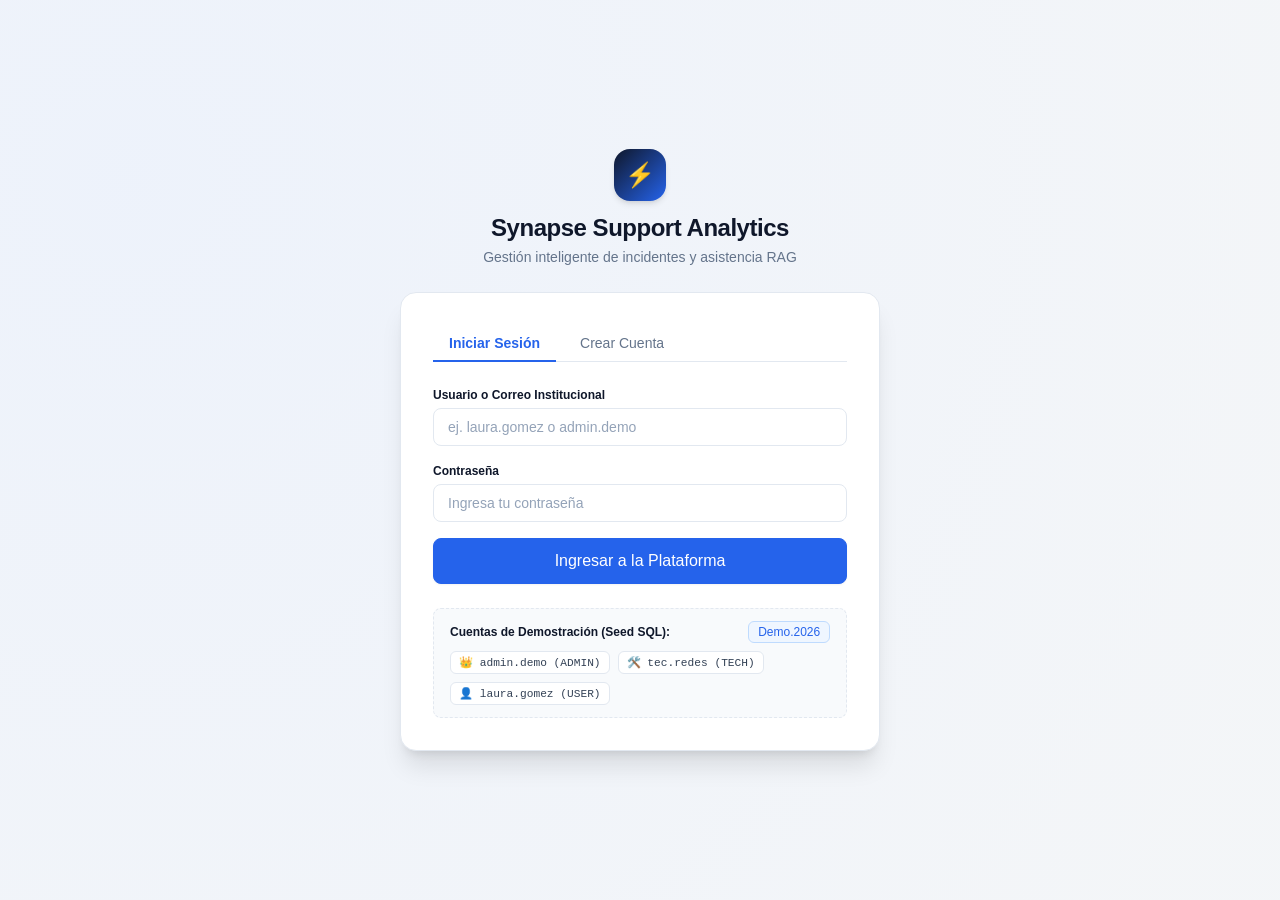
==== frontend/index.html @ 8c50d9d9 "feat(frontend): add design system, API client and authentication flow" ====
<!DOCTYPE html>
<html lang="es">
<head>
  <meta charset="UTF-8">
  <meta name="viewport" content="width=device-width, initial-scale=1.0">
  <title>Synapse Support Analytics — Autenticación</title>
  
  <!-- Estilos Nativos -->
  <link rel="stylesheet" href="css/variables.css">
  <link rel="stylesheet" href="css/base.css">
  <link rel="stylesheet" href="css/components.css">
  <link rel="stylesheet" href="css/modules/auth.css">
</head>
<body class="auth-page">

  <div class="auth-container">
    <!-- Encabezado de Marca -->
    <header class="auth-brand">
      <div class="auth-logo-badge" aria-hidden="true">⚡</div>
      <h1>Synapse Support Analytics</h1>
      <p>Gestión inteligente de incidentes y asistencia RAG</p>
    </header>

    <!-- Tarjeta Principal de Autenticación -->
    <main class="auth-card" role="main">
      
      <!-- Navegación por Pestañas (Login / Registro) -->
      <nav class="tabs-nav" role="tablist">
        <button class="tab-btn is-active" id="tab-login-btn" role="tab" aria-selected="true" aria-controls="pane-login">
          Iniciar Sesión
        </button>
        <button class="tab-btn" id="tab-register-btn" role="tab" aria-selected="false" aria-controls="pane-register">
          Crear Cuenta
        </button>
      </nav>

      <!-- Panel: Iniciar Sesión -->
      <section class="tab-pane is-active" id="pane-login" role="tabpanel" aria-labelledby="tab-login-btn">
        <form id="form-login" novalidate>
          <div class="form-group" id="group-login-identifier">
            <label class="form-label" for="login-identifier">Usuario o Correo Institucional</label>
            <input 
              type="text" 
              id="login-identifier" 
              class="form-control" 
              placeholder="ej. laura.gomez o admin.demo" 
              required 
              autocomplete="username"
            >
          </div>

          <div class="form-group" id="group-login-password">
            <label class="form-label" for="login-password">Contraseña</label>
            <input 
              type="password" 
              id="login-password" 
              class="form-control" 
              placeholder="Ingresa tu contraseña" 
              required 
              autocomplete="current-password"
            >
          </div>

          <button type="submit" class="btn btn-primary btn-block btn-lg" id="btn-submit-login">
            Ingresar a la Plataforma
          </button>
        </form>

        <!-- Accesos rápidos para datos de demostración -->
        <div class="demo-credentials-box">
          <div class="demo-credentials-header">
            <span>Cuentas de Demostración (Seed SQL):</span>
            <span class="badge badge-priority-media">Demo.2026</span>
          </div>
          <div class="demo-pills">
            <button type="button" class="demo-pill" data-user="admin.demo" data-pass="Demo.2026" title="Administrador de Sistema">
              👑 admin.demo (ADMIN)
            </button>
            <button type="button" class="demo-pill" data-user="tec.redes" data-pass="Demo.2026" title="Técnico de Redes y Conectividad">
              🛠️ tec.redes (TECH)
            </button>
            <button type="button" class="demo-pill" data-user="laura.gomez" data-pass="Demo.2026" title="Solicitante de Contabilidad">
              👤 laura.gomez (USER)
            </button>
          </div>
        </div>
      </section>

      <!-- Panel: Crear Cuenta (Auto-Registro con rol USER) -->
      <section class="tab-pane" id="pane-register" role="tabpanel" aria-labelledby="tab-register-btn">
        <form id="form-register" novalidate>
          <div class="form-group" id="group-reg-username">
            <label class="form-label" for="reg-username">Nombre de Usuario</label>
            <input 
              type="text" 
              id="reg-username" 
              class="form-control" 
              placeholder="ej. usuario.nuevo" 
              maxlength="50"
              required 
              autocomplete="username"
            >
            <span class="form-help">Solo caracteres alfanuméricos sin espacios.</span>
          </div>

          <div class="form-group" id="group-reg-email">
            <label class="form-label" for="reg-email">Correo Electrónico</label>
            <input 
              type="email" 
              id="reg-email" 
              class="form-control" 
              placeholder="usuario@dominio.com" 
              required 
              autocomplete="email"
            >
          </div>

          <div class="form-group" id="group-reg-password">
            <label class="form-label" for="reg-password">Contraseña</label>
            <input 
              type="password" 
              id="reg-password" 
              class="form-control" 
              placeholder="Crea una contraseña segura" 
              required 
              autocomplete="new-password"
            >
            <!-- Validador en vivo de la Política de Contraseña -->
            <ul class="password-policy-list" id="reg-password-policy">
              <li class="password-policy-item" id="pol-length">
                <span class="policy-icon"></span> Mínimo 6 caracteres (máx. 72 bytes)
              </li>
              <li class="password-policy-item" id="pol-upper">
                <span class="policy-icon"></span> Al menos una letra mayúscula (A-Z)
              </li>
              <li class="password-policy-item" id="pol-special">
                <span class="policy-icon"></span> Al menos un carácter especial (!, @, #, $, etc.)
              </li>
            </ul>
          </div>

          <button type="submit" class="btn btn-primary btn-block btn-lg" id="btn-submit-register">
            Crear Cuenta de Usuario
          </button>
        </form>
      </section>

    </main>

    <!-- Modal Obligatorio: Cambio de Contraseña -->
    <div class="modal-overlay" id="modal-change-password" data-prevent-close="true" role="dialog" aria-modal="true" aria-labelledby="title-change-pass">
      <div class="modal-container">
        <header class="modal-header">
          <h2 class="modal-title" id="title-change-pass">Actualización Obligatoria de Contraseña</h2>
        </header>
        <div class="modal-body">
          <p class="text-muted" style="margin-bottom: var(--spacing-4);">
            Tu cuenta requiere un cambio de contraseña por política de seguridad antes de poder acceder al sistema.
          </p>
          <form id="form-change-password" novalidate>
            <div class="form-group">
              <label class="form-label" for="cp-current">Contraseña Actual (Temporal)</label>
              <input type="password" id="cp-current" class="form-control" required autocomplete="current-password">
            </div>

            <div class="form-group">
              <label class="form-label" for="cp-new">Nueva Contraseña</label>
              <input type="password" id="cp-new" class="form-control" required autocomplete="new-password">
              <ul class="password-policy-list" id="cp-password-policy">
                <li class="password-policy-item" id="cp-pol-length">
                  <span class="policy-icon"></span> Mínimo 6 caracteres
                </li>
                <li class="password-policy-item" id="cp-pol-upper">
                  <span class="policy-icon"></span> Al menos una letra mayúscula
                </li>
                <li class="password-policy-item" id="cp-pol-special">
                  <span class="policy-icon"></span> Al menos un carácter especial
                </li>
              </ul>
            </div>

            <div class="form-group">
              <label class="form-label" for="cp-confirm">Confirmar Nueva Contraseña</label>
              <input type="password" id="cp-confirm" class="form-control" required autocomplete="new-password">
            </div>

            <div class="modal-footer">
              <button type="submit" class="btn btn-primary btn-block" id="btn-submit-cp">
                Guardar Nueva Contraseña y Continuar
              </button>
            </div>
          </form>
        </div>
      </div>
    </div>

  </div>

  <!-- Scripts Nativos -->
  <script src="js/config.js"></script>
  <script src="js/ui.js"></script>
  <script src="js/api.js"></script>
  <script src="js/auth.js"></script>
  <script>
    document.addEventListener('DOMContentLoaded', () => {
      // Si ya hay sesión activa válida, redirigir a la app principal
      if (AUTH.isAuthenticated()) {
        const user = AUTH.getUser();
        if (user && !user.mustChangePassword) {
          window.location.href = CONFIG.ROUTES.APP;
          return;
        } else if (user && user.mustChangePassword) {
          UI.openModal('modal-change-password');
        }
      }

      // Gestión de pestañas (Tabs)
      const tabLoginBtn = document.getElementById('tab-login-btn');
      const tabRegBtn = document.getElementById('tab-register-btn');
      const paneLogin = document.getElementById('pane-login');
      const paneReg = document.getElementById('pane-register');

      tabLoginBtn.addEventListener('click', () => {
        tabLoginBtn.classList.add('is-active');
        tabLoginBtn.setAttribute('aria-selected', 'true');
        tabRegBtn.classList.remove('is-active');
        tabRegBtn.setAttribute('aria-selected', 'false');
        paneLogin.classList.add('is-active');
        paneReg.classList.remove('is-active');
      });

      tabRegBtn.addEventListener('click', () => {
        tabRegBtn.classList.add('is-active');
        tabRegBtn.setAttribute('aria-selected', 'true');
        tabLoginBtn.classList.remove('is-active');
        tabLoginBtn.setAttribute('aria-selected', 'false');
        paneReg.classList.add('is-active');
        paneLogin.classList.remove('is-active');
      });

      // Quick-fill para cuentas de demostración
      document.querySelectorAll('.demo-pill').forEach(pill => {
        pill.addEventListener('click', () => {
          document.getElementById('login-identifier').value = pill.dataset.user;
          document.getElementById('login-password').value = pill.dataset.pass;
          tabLoginBtn.click();
          document.getElementById('btn-submit-login').focus();
        });
      });

      // Validador en vivo para el campo de contraseña de registro
      const regPassInput = document.getElementById('reg-password');
      const polLength = document.getElementById('pol-length');
      const polUpper = document.getElementById('pol-upper');
      const polSpecial = document.getElementById('pol-special');

      regPassInput.addEventListener('input', () => {
        const check = UI.checkPasswordPolicy(regPassInput.value);
        polLength.classList.toggle('valid', check.hasMinLength && check.hasMaxBytes);
        polUpper.classList.toggle('valid', check.hasUppercase);
        polSpecial.classList.toggle('valid', check.hasSpecial);
      });

      // Validador en vivo para cambio obligatorio de contraseña
      const cpNewInput = document.getElementById('cp-new');
      const cpPolLength = document.getElementById('cp-pol-length');
      const cpPolUpper = document.getElementById('cp-pol-upper');
      const cpPolSpecial = document.getElementById('cp-pol-special');

      cpNewInput.addEventListener('input', () => {
        const check = UI.checkPasswordPolicy(cpNewInput.value);
        cpPolLength.classList.toggle('valid', check.hasMinLength && check.hasMaxBytes);
        cpPolUpper.classList.toggle('valid', check.hasUppercase);
        cpPolSpecial.classList.toggle('valid', check.hasSpecial);
      });

      // Flujo de Login
      const formLogin = document.getElementById('form-login');
      const btnSubmitLogin = document.getElementById('btn-submit-login');

      formLogin.addEventListener('submit', async (e) => {
        e.preventDefault();
        const identifier = document.getElementById('login-identifier').value.trim();
        const password = document.getElementById('login-password').value;

        if (!identifier || !password) {
          UI.showToast('Por favor, ingresa tu usuario/correo y contraseña.', 'warning');
          return;
        }

        UI.setLoading(btnSubmitLogin, true, 'Verificando credenciales...');
        const res = await AUTH.login(identifier, password);
        UI.setLoading(btnSubmitLogin, false);

        if (!res.ok) {
          UI.showToast(res.error || 'No fue posible iniciar sesión.', 'error', 'Error de Autenticación');
          return;
        }

        if (res.mustChangePassword) {
          document.getElementById('cp-current').value = password;
          UI.showToast('Debes actualizar tu contraseña antes de continuar.', 'info', 'Primer Ingreso');
          UI.openModal('modal-change-password');
        } else {
          UI.showToast(`¡Bienvenido, ${res.user.username}!`, 'success', 'Ingreso Exitoso');
          setTimeout(() => {
            window.location.href = CONFIG.ROUTES.APP;
          }, 800);
        }
      });

      // Flujo de Registro (POST /api/auth/register)
      const formRegister = document.getElementById('form-register');
      const btnSubmitRegister = document.getElementById('btn-submit-register');

      formRegister.addEventListener('submit', async (e) => {
        e.preventDefault();
        const username = document.getElementById('reg-username').value.trim();
        const email = document.getElementById('reg-email').value.trim();
        const password = document.getElementById('reg-password').value;

        if (!username || !email || !password) {
          UI.showToast('Todos los campos son obligatorios.', 'warning');
          return;
        }

        const passCheck = UI.checkPasswordPolicy(password);
        if (!passCheck.isValid) {
          UI.showToast('La contraseña no cumple con los requisitos de seguridad solicitados.', 'warning', 'Contraseña Insegura');
          return;
        }

        UI.setLoading(btnSubmitRegister, true, 'Registrando cuenta...');
        const res = await AUTH.register(username, email, password);
        UI.setLoading(btnSubmitRegister, false);

        if (!res.ok) {
          UI.showToast(res.error || 'No fue posible registrar la cuenta.', 'error', 'Error de Registro');
          return;
        }

        UI.showToast('¡Cuenta creada exitosamente! Ya puedes iniciar sesión.', 'success', 'Registro Completado');
        formRegister.reset();
        regPassInput.dispatchEvent(new Event('input'));
        
        // Prellenar en login y cambiar a pestaña de login
        document.getElementById('login-identifier').value = username;
        document.getElementById('login-password').value = password;
        tabLoginBtn.click();
      });

      // Flujo de Cambio Obligatorio de Contraseña (POST /api/auth/change-password)
      const formChangePass = document.getElementById('form-change-password');
      const btnSubmitCp = document.getElementById('btn-submit-cp');

      formChangePass.addEventListener('submit', async (e) => {
        e.preventDefault();
        const currentPassword = document.getElementById('cp-current').value;
        const newPassword = document.getElementById('cp-new').value;
        const confirmPassword = document.getElementById('cp-confirm').value;

        if (!currentPassword || !newPassword || !confirmPassword) {
          UI.showToast('Todos los campos son obligatorios.', 'warning');
          return;
        }

        if (newPassword !== confirmPassword) {
          UI.showToast('La nueva contraseña y su confirmación no coinciden.', 'warning');
          return;
        }

        const passCheck = UI.checkPasswordPolicy(newPassword);
        if (!passCheck.isValid) {
          UI.showToast('La nueva contraseña no cumple con la política de seguridad.', 'warning');
          return;
        }

        UI.setLoading(btnSubmitCp, true, 'Actualizando contraseña...');
        const res = await AUTH.changePassword(currentPassword, newPassword);
        UI.setLoading(btnSubmitCp, false);

        if (!res.ok) {
          UI.showToast(res.error || 'Error al actualizar la contraseña.', 'error');
          return;
        }

        UI.showToast('Contraseña actualizada exitosamente.', 'success', 'Seguridad');
        UI.closeModal('modal-change-password');
        setTimeout(() => {
          window.location.href = CONFIG.ROUTES.APP;
        }, 1000);
      });

      // Función global para disparar modal obligatorio desde interceptor
      window.triggerMandatoryPasswordChange = () => {
        UI.openModal('modal-change-password');
      };
    });
  </script>
</body>
</html>
---- frontend/css/variables.css ----
/**
 * Synapse Support Analytics - Variables y Sistema de Diseño CSS
 */
:root {
  /* Paleta Primaria (Navy / Slate Ejecutivo) */
  --color-primary: #0f172a;
  --color-primary-hover: #1e293b;
  --color-primary-light: #334155;
  --color-primary-subtle: #f1f5f9;

  /* Paleta de Acento (Indigo / Tech Blue) */
  --color-accent: #2563eb;
  --color-accent-hover: #1d4ed8;
  --color-accent-light: #3b82f6;
  --color-accent-subtle: #eff6ff;

  /* Colores Semánticos */
  --color-success: #059669;
  --color-success-bg: #ecfdf5;
  --color-success-border: #a7f3d0;
  
  --color-warning: #d97706;
  --color-warning-bg: #fffbeb;
  --color-warning-border: #fde68a;

  --color-danger: #dc2626;
  --color-danger-bg: #fef2f2;
  --color-danger-border: #fecaca;

  --color-info: #0284c7;
  --color-info-bg: #f0f9ff;
  --color-info-border: #bae6fd;

  /* Estados de Incidentes (Tickets) */
  --status-open-text: #1d4ed8;
  --status-open-bg: #dbeafe;
  --status-assigned-text: #6d28d9;
  --status-assigned-bg: #ede9fe;
  --status-in-progress-text: #b45309;
  --status-in-progress-bg: #fef3c7;
  --status-resolved-text: #047857;
  --status-resolved-bg: #d1fae5;
  --status-closed-text: #475569;
  --status-closed-bg: #f1f5f9;

  /* Prioridades */
  --priority-baja: #059669;
  --priority-media: #2563eb;
  --priority-alta: #d97706;
  --priority-critica: #dc2626;

  /* Superficies y Neutros */
  --bg-body: #f8fafc;
  --bg-surface: #ffffff;
  --bg-surface-alt: #f8fafc;
  --bg-surface-elevated: #ffffff;

  --text-main: #0f172a;
  --text-muted: #64748b;
  --text-subtle: #94a3b8;
  --text-inverse: #ffffff;

  --border-color: #e2e8f0;
  --border-color-subtle: #f1f5f9;
  --border-focus: #3b82f6;

  /* Tipografía */
  --font-family-base: -apple-system, BlinkMacSystemFont, "Segoe UI", Roboto, "Helvetica Neue", Arial, sans-serif;
  --font-family-mono: ui-monospace, SFMono-Regular, Menlo, Monaco, Consolas, "Liberation Mono", "Courier New", monospace;
  --font-size-xs: 0.75rem;     /* 12px */
  --font-size-sm: 0.875rem;    /* 14px */
  --font-size-base: 1rem;      /* 16px */
  --font-size-lg: 1.125rem;    /* 18px */
  --font-size-xl: 1.25rem;     /* 20px */
  --font-size-2xl: 1.5rem;     /* 24px */
  --font-size-3xl: 1.875rem;   /* 30px */

  --font-weight-normal: 400;
  --font-weight-medium: 500;
  --font-weight-semibold: 600;
  --font-weight-bold: 700;

  /* Espaciado */
  --spacing-1: 0.25rem;
  --spacing-2: 0.5rem;
  --spacing-3: 0.75rem;
  --spacing-4: 1rem;
  --spacing-5: 1.25rem;
  --spacing-6: 1.5rem;
  --spacing-8: 2rem;
  --spacing-10: 2.5rem;
  --spacing-12: 3rem;

  /* Radios de Borde */
  --radius-sm: 0.375rem;
  --radius-md: 0.5rem;
  --radius-lg: 0.75rem;
  --radius-xl: 1rem;
  --radius-full: 9999px;

  /* Sombras y Elevaciones */
  --shadow-xs: 0 1px 2px 0 rgb(0 0 0 / 0.05);
  --shadow-sm: 0 1px 3px 0 rgb(0 0 0 / 0.1), 0 1px 2px -1px rgb(0 0 0 / 0.1);
  --shadow-md: 0 4px 6px -1px rgb(0 0 0 / 0.1), 0 2px 4px -2px rgb(0 0 0 / 0.1);
  --shadow-lg: 0 10px 15px -3px rgb(0 0 0 / 0.1), 0 4px 6px -4px rgb(0 0 0 / 0.1);
  --shadow-xl: 0 20px 25px -5px rgb(0 0 0 / 0.1), 0 8px 10px -6px rgb(0 0 0 / 0.1);

  /* Transiciones */
  --transition-fast: 0.15s cubic-bezier(0.4, 0, 0.2, 1);
  --transition-normal: 0.2s cubic-bezier(0.4, 0, 0.2, 1);
  --transition-slow: 0.3s cubic-bezier(0.4, 0, 0.2, 1);

  /* Capas (z-index) */
  --z-dropdown: 1000;
  --z-sticky: 1020;
  --z-modal-backdrop: 1050;
  --z-modal: 1060;
  --z-toast: 1080;
}
---- frontend/css/base.css ----
/**
 * Synapse Support Analytics - Reset y Estilos Base
 */
*, *::before, *::after {
  box-sizing: border-box;
  margin: 0;
  padding: 0;
}

html {
  font-size: 16px;
  -webkit-font-smoothing: antialiased;
  -moz-osx-font-smoothing: grayscale;
  scroll-behavior: smooth;
}

body {
  font-family: var(--font-family-base);
  font-size: var(--font-size-sm);
  line-height: 1.5;
  color: var(--text-main);
  background-color: var(--bg-body);
  min-height: 100vh;
}

a {
  color: var(--color-accent);
  text-decoration: none;
  transition: color var(--transition-fast);
}

a:hover {
  color: var(--color-accent-hover);
  text-decoration: underline;
}

h1, h2, h3, h4, h5, h6 {
  color: var(--text-main);
  font-weight: var(--font-weight-semibold);
  line-height: 1.25;
}

h1 { font-size: var(--font-size-2xl); }
h2 { font-size: var(--font-size-xl); }
h3 { font-size: var(--font-size-lg); }

p {
  color: var(--text-main);
}

small, .text-muted {
  color: var(--text-muted);
}

code, pre {
  font-family: var(--font-family-mono);
  font-size: 0.9em;
}

button, input, select, textarea {
  font-family: inherit;
  font-size: inherit;
}

/* Enfoque accesible */
:focus-visible {
  outline: 2px solid var(--border-focus);
  outline-offset: 2px;
}
---- frontend/css/components.css ----
/**
 * Synapse Support Analytics - Componentes Reutilizables
 */

/* ==========================================================================
   Botones
   ========================================================================== */
.btn {
  display: inline-flex;
  align-items: center;
  justify-content: center;
  gap: var(--spacing-2);
  padding: 0.625rem 1.25rem;
  font-weight: var(--font-weight-medium);
  font-size: var(--font-size-sm);
  line-height: 1.25;
  border-radius: var(--radius-md);
  border: 1px solid transparent;
  cursor: pointer;
  transition: all var(--transition-fast);
  text-decoration: none;
  user-select: none;
  white-space: nowrap;
}

.btn:disabled, .btn.is-disabled {
  opacity: 0.6;
  cursor: not-allowed;
  pointer-events: none;
}

.btn-primary {
  background-color: var(--color-accent);
  color: #ffffff;
  border-color: var(--color-accent);
  box-shadow: var(--shadow-xs);
}
.btn-primary:hover {
  background-color: var(--color-accent-hover);
  border-color: var(--color-accent-hover);
  color: #ffffff;
  text-decoration: none;
}

.btn-secondary {
  background-color: var(--color-primary);
  color: #ffffff;
}
.btn-secondary:hover {
  background-color: var(--color-primary-hover);
  color: #ffffff;
  text-decoration: none;
}

.btn-outline {
  background-color: transparent;
  color: var(--text-main);
  border-color: var(--border-color);
}
.btn-outline:hover {
  background-color: var(--bg-surface-alt);
  border-color: var(--text-muted);
  text-decoration: none;
}

.btn-danger {
  background-color: var(--color-danger);
  color: #ffffff;
}
.btn-danger:hover {
  background-color: #b91c1c;
  color: #ffffff;
  text-decoration: none;
}

.btn-success {
  background-color: var(--color-success);
  color: #ffffff;
}
.btn-success:hover {
  background-color: #047857;
  color: #ffffff;
  text-decoration: none;
}

.btn-sm {
  padding: 0.375rem 0.75rem;
  font-size: var(--font-size-xs);
}

.btn-lg {
  padding: 0.75rem 1.5rem;
  font-size: var(--font-size-base);
}

.btn-block {
  width: 100%;
}

/* Spinner dentro de botón */
.spinner {
  display: inline-block;
  width: 1rem;
  height: 1rem;
  border: 2px solid currentColor;
  border-right-color: transparent;
  border-radius: 50%;
  animation: spin 0.7s linear infinite;
}

@keyframes spin {
  to { transform: rotate(360deg); }
}

/* ==========================================================================
   Formularios e Inputs
   ========================================================================== */
.form-group {
  margin-bottom: var(--spacing-4);
  display: flex;
  flex-direction: column;
}

.form-label {
  font-size: var(--font-size-xs);
  font-weight: var(--font-weight-semibold);
  color: var(--text-main);
  margin-bottom: var(--spacing-1);
  display: flex;
  justify-content: space-between;
  align-items: center;
}

.form-control, .form-select, textarea.form-control {
  width: 100%;
  padding: 0.625rem 0.875rem;
  font-size: var(--font-size-sm);
  color: var(--text-main);
  background-color: var(--bg-surface);
  border: 1px solid var(--border-color);
  border-radius: var(--radius-md);
  transition: border-color var(--transition-fast), box-shadow var(--transition-fast);
}

.form-control:focus, .form-select:focus, textarea.form-control:focus {
  outline: none;
  border-color: var(--border-focus);
  box-shadow: 0 0 0 3px rgba(59, 130, 246, 0.15);
}

.form-control::placeholder {
  color: var(--text-subtle);
}

.form-help {
  font-size: var(--font-size-xs);
  color: var(--text-muted);
  margin-top: var(--spacing-1);
}

.form-error-msg {
  font-size: var(--font-size-xs);
  color: var(--color-danger);
  margin-top: var(--spacing-1);
  display: none;
}

.form-group.has-error .form-control {
  border-color: var(--color-danger);
}
.form-group.has-error .form-error-msg {
  display: block;
}

/* Checklist de Política de Contraseña */
.password-policy-list {
  background-color: var(--bg-surface-alt);
  border: 1px solid var(--border-color);
  border-radius: var(--radius-md);
  padding: var(--spacing-3);
  margin-top: var(--spacing-2);
  list-style: none;
}

.password-policy-item {
  display: flex;
  align-items: center;
  gap: var(--spacing-2);
  font-size: var(--font-size-xs);
  color: var(--text-muted);
  margin-bottom: var(--spacing-1);
}
.password-policy-item:last-child {
  margin-bottom: 0;
}
.password-policy-item.valid {
  color: var(--color-success);
}
.password-policy-item.valid .policy-icon::before {
  content: "✓";
  color: var(--color-success);
  font-weight: bold;
}
.password-policy-item:not(.valid) .policy-icon::before {
  content: "•";
  color: var(--text-subtle);
  font-weight: bold;
}

/* ==========================================================================
   Badges / Etiquetas de Estado y Prioridad
   ========================================================================== */
.badge {
  display: inline-flex;
  align-items: center;
  gap: 0.35rem;
  padding: 0.2rem 0.55rem;
  font-size: var(--font-size-xs);
  font-weight: var(--font-weight-medium);
  border-radius: var(--radius-sm);
  line-height: 1.2;
}

.badge-open {
  background-color: var(--status-open-bg);
  color: var(--status-open-text);
}
.badge-assigned {
  background-color: var(--status-assigned-bg);
  color: var(--status-assigned-text);
}
.badge-in-progress {
  background-color: var(--status-in-progress-bg);
  color: var(--status-in-progress-text);
}
.badge-resolved {
  background-color: var(--status-resolved-bg);
  color: var(--status-resolved-text);
}
.badge-closed {
  background-color: var(--status-closed-bg);
  color: var(--status-closed-text);
}

.badge-priority-baja {
  background-color: #ecfdf5;
  color: var(--priority-baja);
  border: 1px solid #a7f3d0;
}
.badge-priority-media {
  background-color: #eff6ff;
  color: var(--priority-media);
  border: 1px solid #bfdbfe;
}
.badge-priority-alta {
  background-color: #fffbeb;
  color: var(--priority-alta);
  border: 1px solid #fde68a;
}
.badge-priority-critica {
  background-color: #fef2f2;
  color: var(--priority-critica);
  border: 1px solid #fecaca;
}

/* ==========================================================================
   Tarjetas (Cards)
   ========================================================================== */
.card {
  background-color: var(--bg-surface);
  border: 1px solid var(--border-color);
  border-radius: var(--radius-lg);
  box-shadow: var(--shadow-sm);
  overflow: hidden;
  transition: box-shadow var(--transition-fast);
}

.card:hover {
  box-shadow: var(--shadow-md);
}

.card-header {
  padding: var(--spacing-4) var(--spacing-6);
  border-bottom: 1px solid var(--border-color);
  background-color: var(--bg-surface);
  display: flex;
  justify-content: space-between;
  align-items: center;
}

.card-body {
  padding: var(--spacing-6);
}

.card-footer {
  padding: var(--spacing-4) var(--spacing-6);
  border-top: 1px solid var(--border-color);
  background-color: var(--bg-surface-alt);
}

/* ==========================================================================
   Modales Accesibles
   ========================================================================== */
.modal-overlay {
  position: fixed;
  inset: 0;
  background-color: rgba(15, 23, 42, 0.6);
  backdrop-filter: blur(4px);
  z-index: var(--z-modal-backdrop);
  display: flex;
  align-items: center;
  justify-content: center;
  padding: var(--spacing-4);
  opacity: 0;
  visibility: hidden;
  transition: opacity var(--transition-normal), visibility var(--transition-normal);
}

.modal-overlay.is-open {
  opacity: 1;
  visibility: visible;
}

.modal-container {
  background-color: var(--bg-surface);
  border-radius: var(--radius-xl);
  box-shadow: var(--shadow-xl);
  width: 100%;
  max-width: 500px;
  max-height: 90vh;
  overflow-y: auto;
  border: 1px solid var(--border-color);
  transform: translateY(12px) scale(0.98);
  transition: transform var(--transition-normal);
}

.modal-overlay.is-open .modal-container {
  transform: translateY(0) scale(1);
}

.modal-header {
  padding: var(--spacing-5) var(--spacing-6);
  border-bottom: 1px solid var(--border-color);
  display: flex;
  align-items: center;
  justify-content: space-between;
}

.modal-title {
  font-size: var(--font-size-lg);
  font-weight: var(--font-weight-semibold);
  color: var(--text-main);
}

.modal-close {
  background: transparent;
  border: none;
  font-size: 1.5rem;
  line-height: 1;
  color: var(--text-muted);
  cursor: pointer;
  padding: var(--spacing-1);
  border-radius: var(--radius-sm);
  transition: color var(--transition-fast);
}
.modal-close:hover {
  color: var(--text-main);
}

.modal-body {
  padding: var(--spacing-6);
}

.modal-footer {
  padding: var(--spacing-4) var(--spacing-6);
  border-top: 1px solid var(--border-color);
  background-color: var(--bg-surface-alt);
  display: flex;
  justify-content: flex-end;
  gap: var(--spacing-3);
  border-bottom-left-radius: var(--radius-xl);
  border-bottom-right-radius: var(--radius-xl);
}

/* ==========================================================================
   Sistema de Notificaciones (Toasts)
   ========================================================================== */
.toast-container {
  position: fixed;
  top: var(--spacing-6);
  right: var(--spacing-6);
  z-index: var(--z-toast);
  display: flex;
  flex-direction: column;
  gap: var(--spacing-3);
  max-width: 400px;
  width: calc(100% - 2rem);
  pointer-events: none;
}

.toast {
  pointer-events: auto;
  background-color: var(--bg-surface);
  border: 1px solid var(--border-color);
  border-radius: var(--radius-lg);
  box-shadow: var(--shadow-lg);
  padding: var(--spacing-3) var(--spacing-4);
  display: flex;
  align-items: flex-start;
  gap: var(--spacing-3);
  animation: slideInRight 0.3s cubic-bezier(0.16, 1, 0.3, 1);
  transition: all var(--transition-fast);
}

.toast-icon {
  font-size: 1.25rem;
  line-height: 1;
  flex-shrink: 0;
  margin-top: 2px;
}

.toast-content {
  flex: 1;
}

.toast-title {
  font-size: var(--font-size-sm);
  font-weight: var(--font-weight-semibold);
  color: var(--text-main);
  margin-bottom: 2px;
}

.toast-message {
  font-size: var(--font-size-xs);
  color: var(--text-muted);
  line-height: 1.4;
}

.toast-close {
  background: transparent;
  border: none;
  color: var(--text-subtle);
  cursor: pointer;
  padding: 2px;
  font-size: 1.1rem;
  line-height: 1;
}
.toast-close:hover {
  color: var(--text-main);
}

.toast-success {
  border-left: 4px solid var(--color-success);
}
.toast-success .toast-icon {
  color: var(--color-success);
}

.toast-error {
  border-left: 4px solid var(--color-danger);
}
.toast-error .toast-icon {
  color: var(--color-danger);
}

.toast-warning {
  border-left: 4px solid var(--color-warning);
}
.toast-warning .toast-icon {
  color: var(--color-warning);
}

.toast-info {
  border-left: 4px solid var(--color-accent);
}
.toast-info .toast-icon {
  color: var(--color-accent);
}

@keyframes slideInRight {
  from {
    opacity: 0;
    transform: translateX(100%);
  }
  to {
    opacity: 1;
    transform: translateX(0);
  }
}

/* ==========================================================================
   Pestañas (Tabs)
   ========================================================================== */
.tabs-nav {
  display: flex;
  border-bottom: 1px solid var(--border-color);
  gap: var(--spacing-2);
  margin-bottom: var(--spacing-6);
}

.tab-btn {
  background: transparent;
  border: none;
  padding: 0.625rem 1rem;
  font-size: var(--font-size-sm);
  font-weight: var(--font-weight-medium);
  color: var(--text-muted);
  cursor: pointer;
  position: relative;
  transition: color var(--transition-fast);
}

.tab-btn:hover {
  color: var(--text-main);
}

.tab-btn.is-active {
  color: var(--color-accent);
  font-weight: var(--font-weight-semibold);
}

.tab-btn.is-active::after {
  content: "";
  position: absolute;
  bottom: -1px;
  left: 0;
  right: 0;
  height: 2px;
  background-color: var(--color-accent);
}

.tab-pane {
  display: none;
}

.tab-pane.is-active {
  display: block;
}
---- frontend/css/modules/auth.css ----
/**
 * Synapse Support Analytics - Estilos Específicos de Pantalla de Autenticación
 */
.auth-page {
  min-height: 100vh;
  display: flex;
  align-items: center;
  justify-content: center;
  padding: var(--spacing-6);
  background: radial-gradient(circle at 10% 20%, rgba(37, 99, 235, 0.05) 0%, rgba(15, 23, 42, 0.02) 90%), var(--bg-body);
}

.auth-container {
  width: 100%;
  max-width: 480px;
}

.auth-brand {
  text-align: center;
  margin-bottom: var(--spacing-6);
}

.auth-logo-badge {
  display: inline-flex;
  align-items: center;
  justify-content: center;
  width: 52px;
  height: 52px;
  border-radius: var(--radius-xl);
  background: linear-gradient(135deg, var(--color-primary) 0%, var(--color-accent) 100%);
  color: #ffffff;
  font-size: 1.5rem;
  font-weight: bold;
  margin-bottom: var(--spacing-3);
  box-shadow: var(--shadow-md);
}

.auth-brand h1 {
  font-size: var(--font-size-2xl);
  font-weight: var(--font-weight-bold);
  color: var(--color-primary);
  letter-spacing: -0.02em;
}

.auth-brand p {
  font-size: var(--font-size-sm);
  color: var(--text-muted);
  margin-top: var(--spacing-1);
}

.auth-card {
  background-color: var(--bg-surface);
  border: 1px solid var(--border-color);
  border-radius: var(--radius-xl);
  box-shadow: var(--shadow-xl);
  padding: var(--spacing-8);
}

.demo-credentials-box {
  background-color: var(--bg-surface-alt);
  border: 1px dashed var(--border-color);
  border-radius: var(--radius-md);
  padding: var(--spacing-3) var(--spacing-4);
  margin-top: var(--spacing-6);
  font-size: var(--font-size-xs);
}

.demo-credentials-header {
  font-weight: var(--font-weight-semibold);
  color: var(--text-main);
  margin-bottom: var(--spacing-2);
  display: flex;
  align-items: center;
  justify-content: space-between;
}

.demo-pills {
  display: flex;
  flex-wrap: wrap;
  gap: var(--spacing-2);
}

.demo-pill {
  background-color: #ffffff;
  border: 1px solid var(--border-color);
  border-radius: var(--radius-sm);
  padding: 0.25rem 0.5rem;
  cursor: pointer;
  font-family: var(--font-family-mono);
  font-size: 0.7rem;
  color: var(--color-primary-light);
  transition: all var(--transition-fast);
}

.demo-pill:hover {
  background-color: var(--color-accent-subtle);
  border-color: var(--color-accent-light);
  color: var(--color-accent);
}
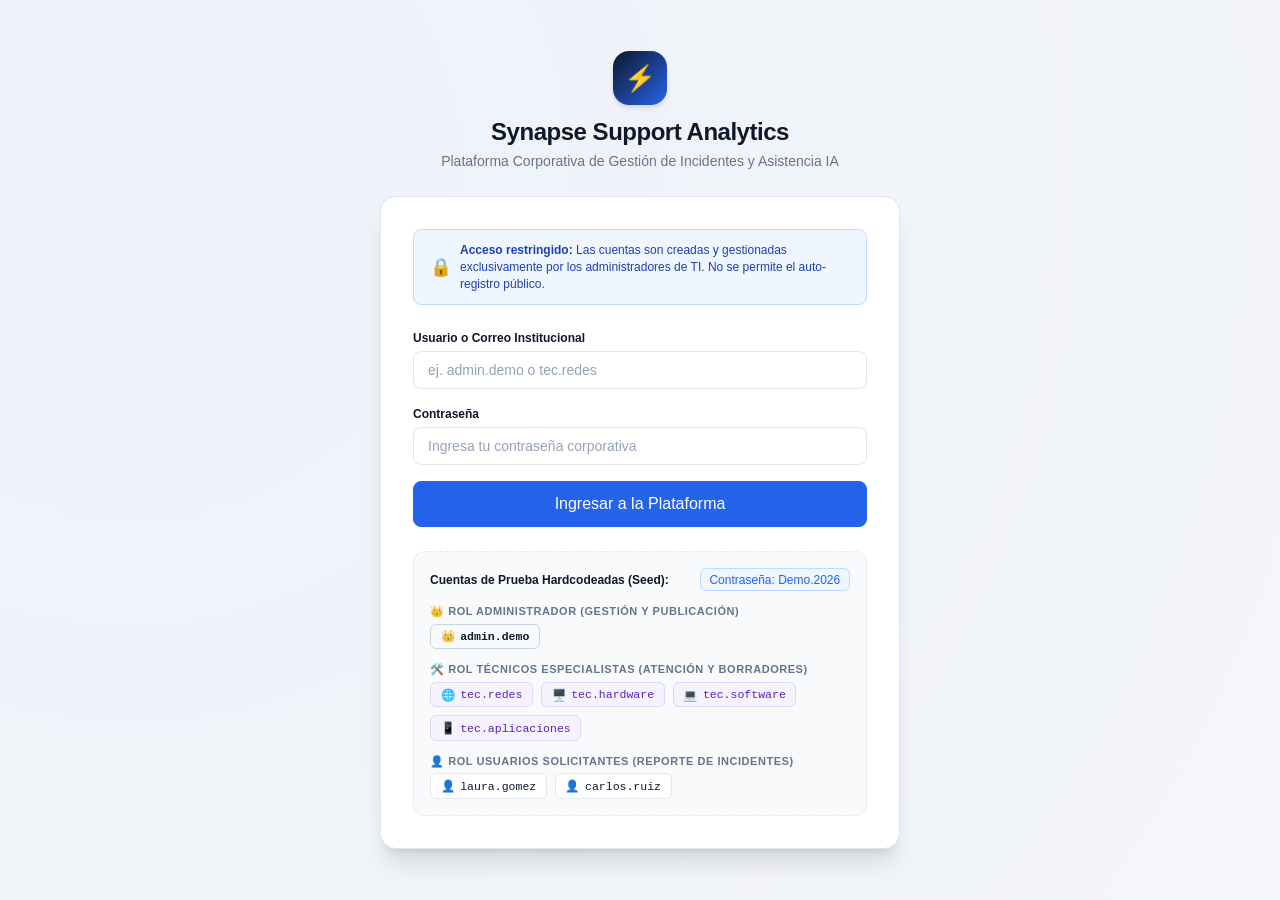
==== commit 9c510fb8: "feat(frontend): restrict account creation to admin and hardcode test credentials" ====
--- a/frontend/index.html
+++ b/frontend/index.html
@@ -3,7 +3,7 @@
 <head>
   <meta charset="UTF-8">
   <meta name="viewport" content="width=device-width, initial-scale=1.0">
-  <title>Synapse Support Analytics — Autenticación</title>
+  <title>Synapse Support Analytics — Acceso Corporativo</title>
   
   <!-- Estilos Nativos -->
   <link rel="stylesheet" href="css/variables.css">
@@ -18,132 +18,100 @@
     <header class="auth-brand">
       <div class="auth-logo-badge" aria-hidden="true">⚡</div>
       <h1>Synapse Support Analytics</h1>
-      <p>Gestión inteligente de incidentes y asistencia RAG</p>
+      <p>Plataforma Corporativa de Gestión de Incidentes y Asistencia IA</p>
     </header>
 
-    <!-- Tarjeta Principal de Autenticación -->
+    <!-- Tarjeta Principal de Inicio de Sesión -->
     <main class="auth-card" role="main">
       
-      <!-- Navegación por Pestañas (Login / Registro) -->
-      <nav class="tabs-nav" role="tablist">
-        <button class="tab-btn is-active" id="tab-login-btn" role="tab" aria-selected="true" aria-controls="pane-login">
-          Iniciar Sesión
+      <!-- Aviso Institucional de Autenticación -->
+      <div class="corporate-notice">
+        <span class="corporate-notice-icon">🔒</span>
+        <div>
+          <strong>Acceso restringido:</strong> Las cuentas son creadas y gestionadas exclusivamente por los administradores de TI. No se permite el auto-registro público.
+        </div>
+      </div>
+
+      <!-- Formulario de Inicio de Sesión -->
+      <form id="form-login" novalidate>
+        <div class="form-group" id="group-login-identifier">
+          <label class="form-label" for="login-identifier">Usuario o Correo Institucional</label>
+          <input 
+            type="text" 
+            id="login-identifier" 
+            class="form-control" 
+            placeholder="ej. admin.demo o tec.redes" 
+            required 
+            autocomplete="username"
+          >
+        </div>
+
+        <div class="form-group" id="group-login-password">
+          <label class="form-label" for="login-password">Contraseña</label>
+          <input 
+            type="password" 
+            id="login-password" 
+            class="form-control" 
+            placeholder="Ingresa tu contraseña corporativa" 
+            required 
+            autocomplete="current-password"
+          >
+        </div>
+
+        <button type="submit" class="btn btn-primary btn-block btn-lg" id="btn-submit-login">
+          Ingresar a la Plataforma
         </button>
-        <button class="tab-btn" id="tab-register-btn" role="tab" aria-selected="false" aria-controls="pane-register">
-          Crear Cuenta
-        </button>
-      </nav>
-
-      <!-- Panel: Iniciar Sesión -->
-      <section class="tab-pane is-active" id="pane-login" role="tabpanel" aria-labelledby="tab-login-btn">
-        <form id="form-login" novalidate>
-          <div class="form-group" id="group-login-identifier">
-            <label class="form-label" for="login-identifier">Usuario o Correo Institucional</label>
-            <input 
-              type="text" 
-              id="login-identifier" 
-              class="form-control" 
-              placeholder="ej. laura.gomez o admin.demo" 
-              required 
-              autocomplete="username"
-            >
+      </form>
+
+      <!-- Credenciales Hardcodeadas de Prueba para Evaluación -->
+      <div class="demo-credentials-box">
+        <div class="demo-credentials-header">
+          <span>Cuentas de Prueba Hardcodeadas (Seed):</span>
+          <span class="badge badge-priority-media">Contraseña: Demo.2026</span>
+        </div>
+
+        <!-- Grupo Administración -->
+        <div class="demo-group">
+          <div class="demo-group-label">👑 Rol Administrador (Gestión y Publicación)</div>
+          <div class="demo-pills">
+            <button type="button" class="demo-pill pill-admin" data-user="admin.demo" data-pass="Demo.2026" title="Administrador de Sistema">
+              <span>👑</span> admin.demo
+            </button>
           </div>
-
-          <div class="form-group" id="group-login-password">
-            <label class="form-label" for="login-password">Contraseña</label>
-            <input 
-              type="password" 
-              id="login-password" 
-              class="form-control" 
-              placeholder="Ingresa tu contraseña" 
-              required 
-              autocomplete="current-password"
-            >
+        </div>
+
+        <!-- Grupo Técnicos -->
+        <div class="demo-group">
+          <div class="demo-group-label">🛠️ Rol Técnicos Especialistas (Atención y Borradores)</div>
+          <div class="demo-pills">
+            <button type="button" class="demo-pill pill-tech" data-user="tec.redes" data-pass="Demo.2026" title="Camilo Herrera - Redes y Conectividad">
+              <span>🌐</span> tec.redes
+            </button>
+            <button type="button" class="demo-pill pill-tech" data-user="tec.hardware" data-pass="Demo.2026" title="Paola Díaz - Hardware y Periféricos">
+              <span>🖥️</span> tec.hardware
+            </button>
+            <button type="button" class="demo-pill pill-tech" data-user="tec.software" data-pass="Demo.2026" title="Julián Ortiz - Sistema Operativo y Ofimática">
+              <span>💻</span> tec.software
+            </button>
+            <button type="button" class="demo-pill pill-tech" data-user="tec.aplicaciones" data-pass="Demo.2026" title="Natalia Suárez - Aplicaciones y Servicios">
+              <span>📱</span> tec.aplicaciones
+            </button>
           </div>
-
-          <button type="submit" class="btn btn-primary btn-block btn-lg" id="btn-submit-login">
-            Ingresar a la Plataforma
-          </button>
-        </form>
-
-        <!-- Accesos rápidos para datos de demostración -->
-        <div class="demo-credentials-box">
-          <div class="demo-credentials-header">
-            <span>Cuentas de Demostración (Seed SQL):</span>
-            <span class="badge badge-priority-media">Demo.2026</span>
+        </div>
+
+        <!-- Grupo Usuarios Solicitantes -->
+        <div class="demo-group">
+          <div class="demo-group-label">👤 Rol Usuarios Solicitantes (Reporte de Incidentes)</div>
+          <div class="demo-pills">
+            <button type="button" class="demo-pill pill-user" data-user="laura.gomez" data-pass="Demo.2026" title="Laura Gómez - Contabilidad">
+              <span>👤</span> laura.gomez
+            </button>
+            <button type="button" class="demo-pill pill-user" data-user="carlos.ruiz" data-pass="Demo.2026" title="Carlos Ruiz - Recursos Humanos">
+              <span>👤</span> carlos.ruiz
+            </button>
           </div>
-          <div class="demo-pills">
-            <button type="button" class="demo-pill" data-user="admin.demo" data-pass="Demo.2026" title="Administrador de Sistema">
-              👑 admin.demo (ADMIN)
-            </button>
-            <button type="button" class="demo-pill" data-user="tec.redes" data-pass="Demo.2026" title="Técnico de Redes y Conectividad">
-              🛠️ tec.redes (TECH)
-            </button>
-            <button type="button" class="demo-pill" data-user="laura.gomez" data-pass="Demo.2026" title="Solicitante de Contabilidad">
-              👤 laura.gomez (USER)
-            </button>
-          </div>
-        </div>
-      </section>
-
-      <!-- Panel: Crear Cuenta (Auto-Registro con rol USER) -->
-      <section class="tab-pane" id="pane-register" role="tabpanel" aria-labelledby="tab-register-btn">
-        <form id="form-register" novalidate>
-          <div class="form-group" id="group-reg-username">
-            <label class="form-label" for="reg-username">Nombre de Usuario</label>
-            <input 
-              type="text" 
-              id="reg-username" 
-              class="form-control" 
-              placeholder="ej. usuario.nuevo" 
-              maxlength="50"
-              required 
-              autocomplete="username"
-            >
-            <span class="form-help">Solo caracteres alfanuméricos sin espacios.</span>
-          </div>
-
-          <div class="form-group" id="group-reg-email">
-            <label class="form-label" for="reg-email">Correo Electrónico</label>
-            <input 
-              type="email" 
-              id="reg-email" 
-              class="form-control" 
-              placeholder="usuario@dominio.com" 
-              required 
-              autocomplete="email"
-            >
-          </div>
-
-          <div class="form-group" id="group-reg-password">
-            <label class="form-label" for="reg-password">Contraseña</label>
-            <input 
-              type="password" 
-              id="reg-password" 
-              class="form-control" 
-              placeholder="Crea una contraseña segura" 
-              required 
-              autocomplete="new-password"
-            >
-            <!-- Validador en vivo de la Política de Contraseña -->
-            <ul class="password-policy-list" id="reg-password-policy">
-              <li class="password-policy-item" id="pol-length">
-                <span class="policy-icon"></span> Mínimo 6 caracteres (máx. 72 bytes)
-              </li>
-              <li class="password-policy-item" id="pol-upper">
-                <span class="policy-icon"></span> Al menos una letra mayúscula (A-Z)
-              </li>
-              <li class="password-policy-item" id="pol-special">
-                <span class="policy-icon"></span> Al menos un carácter especial (!, @, #, $, etc.)
-              </li>
-            </ul>
-          </div>
-
-          <button type="submit" class="btn btn-primary btn-block btn-lg" id="btn-submit-register">
-            Crear Cuenta de Usuario
-          </button>
-        </form>
-      </section>
+        </div>
+      </div>
 
     </main>
 
@@ -155,7 +123,7 @@
         </header>
         <div class="modal-body">
           <p class="text-muted" style="margin-bottom: var(--spacing-4);">
-            Tu cuenta requiere un cambio de contraseña por política de seguridad antes de poder acceder al sistema.
+            Tu cuenta requiere un cambio de contraseña por política de seguridad corporativa antes de acceder.
           </p>
           <form id="form-change-password" novalidate>
             <div class="form-group">
@@ -168,13 +136,13 @@
               <input type="password" id="cp-new" class="form-control" required autocomplete="new-password">
               <ul class="password-policy-list" id="cp-password-policy">
                 <li class="password-policy-item" id="cp-pol-length">
-                  <span class="policy-icon"></span> Mínimo 6 caracteres
+                  <span class="policy-icon"></span> Mínimo 6 caracteres (máx. 72 bytes)
                 </li>
                 <li class="password-policy-item" id="cp-pol-upper">
-                  <span class="policy-icon"></span> Al menos una letra mayúscula
+                  <span class="policy-icon"></span> Al menos una letra mayúscula (A-Z)
                 </li>
                 <li class="password-policy-item" id="cp-pol-special">
-                  <span class="policy-icon"></span> Al menos un carácter especial
+                  <span class="policy-icon"></span> Al menos un carácter especial (!, @, #, $, etc.)
                 </li>
               </ul>
             </div>
@@ -214,51 +182,14 @@
         }
       }
 
-      // Gestión de pestañas (Tabs)
-      const tabLoginBtn = document.getElementById('tab-login-btn');
-      const tabRegBtn = document.getElementById('tab-register-btn');
-      const paneLogin = document.getElementById('pane-login');
-      const paneReg = document.getElementById('pane-register');
-
-      tabLoginBtn.addEventListener('click', () => {
-        tabLoginBtn.classList.add('is-active');
-        tabLoginBtn.setAttribute('aria-selected', 'true');
-        tabRegBtn.classList.remove('is-active');
-        tabRegBtn.setAttribute('aria-selected', 'false');
-        paneLogin.classList.add('is-active');
-        paneReg.classList.remove('is-active');
-      });
-
-      tabRegBtn.addEventListener('click', () => {
-        tabRegBtn.classList.add('is-active');
-        tabRegBtn.setAttribute('aria-selected', 'true');
-        tabLoginBtn.classList.remove('is-active');
-        tabLoginBtn.setAttribute('aria-selected', 'false');
-        paneReg.classList.add('is-active');
-        paneLogin.classList.remove('is-active');
-      });
-
-      // Quick-fill para cuentas de demostración
+      // Quick-fill para las cuentas de prueba hardcodeadas
       document.querySelectorAll('.demo-pill').forEach(pill => {
         pill.addEventListener('click', () => {
           document.getElementById('login-identifier').value = pill.dataset.user;
           document.getElementById('login-password').value = pill.dataset.pass;
-          tabLoginBtn.click();
           document.getElementById('btn-submit-login').focus();
+          UI.showToast(`Credenciales cargadas para ${pill.dataset.user}`, 'info', 'Acceso Rápido', 2000);
         });
-      });
-
-      // Validador en vivo para el campo de contraseña de registro
-      const regPassInput = document.getElementById('reg-password');
-      const polLength = document.getElementById('pol-length');
-      const polUpper = document.getElementById('pol-upper');
-      const polSpecial = document.getElementById('pol-special');
-
-      regPassInput.addEventListener('input', () => {
-        const check = UI.checkPasswordPolicy(regPassInput.value);
-        polLength.classList.toggle('valid', check.hasMinLength && check.hasMaxBytes);
-        polUpper.classList.toggle('valid', check.hasUppercase);
-        polSpecial.classList.toggle('valid', check.hasSpecial);
       });
 
       // Validador en vivo para cambio obligatorio de contraseña
@@ -305,48 +236,8 @@
           UI.showToast(`¡Bienvenido, ${res.user.username}!`, 'success', 'Ingreso Exitoso');
           setTimeout(() => {
             window.location.href = CONFIG.ROUTES.APP;
-          }, 800);
-        }
-      });
-
-      // Flujo de Registro (POST /api/auth/register)
-      const formRegister = document.getElementById('form-register');
-      const btnSubmitRegister = document.getElementById('btn-submit-register');
-
-      formRegister.addEventListener('submit', async (e) => {
-        e.preventDefault();
-        const username = document.getElementById('reg-username').value.trim();
-        const email = document.getElementById('reg-email').value.trim();
-        const password = document.getElementById('reg-password').value;
-
-        if (!username || !email || !password) {
-          UI.showToast('Todos los campos son obligatorios.', 'warning');
-          return;
-        }
-
-        const passCheck = UI.checkPasswordPolicy(password);
-        if (!passCheck.isValid) {
-          UI.showToast('La contraseña no cumple con los requisitos de seguridad solicitados.', 'warning', 'Contraseña Insegura');
-          return;
-        }
-
-        UI.setLoading(btnSubmitRegister, true, 'Registrando cuenta...');
-        const res = await AUTH.register(username, email, password);
-        UI.setLoading(btnSubmitRegister, false);
-
-        if (!res.ok) {
-          UI.showToast(res.error || 'No fue posible registrar la cuenta.', 'error', 'Error de Registro');
-          return;
-        }
-
-        UI.showToast('¡Cuenta creada exitosamente! Ya puedes iniciar sesión.', 'success', 'Registro Completado');
-        formRegister.reset();
-        regPassInput.dispatchEvent(new Event('input'));
-        
-        // Prellenar en login y cambiar a pestaña de login
-        document.getElementById('login-identifier').value = username;
-        document.getElementById('login-password').value = password;
-        tabLoginBtn.click();
+          }, 600);
+        }
       });
 
       // Flujo de Cambio Obligatorio de Contraseña (POST /api/auth/change-password)
--- a/frontend/css/modules/auth.css
+++ b/frontend/css/modules/auth.css
@@ -12,7 +12,7 @@
 
 .auth-container {
   width: 100%;
-  max-width: 480px;
+  max-width: 520px;
 }
 
 .auth-brand {
@@ -24,12 +24,12 @@
   display: inline-flex;
   align-items: center;
   justify-content: center;
-  width: 52px;
-  height: 52px;
+  width: 54px;
+  height: 54px;
   border-radius: var(--radius-xl);
   background: linear-gradient(135deg, var(--color-primary) 0%, var(--color-accent) 100%);
   color: #ffffff;
-  font-size: 1.5rem;
+  font-size: 1.6rem;
   font-weight: bold;
   margin-bottom: var(--spacing-3);
   box-shadow: var(--shadow-md);
@@ -56,11 +56,31 @@
   padding: var(--spacing-8);
 }
 
+.corporate-notice {
+  display: flex;
+  align-items: center;
+  gap: var(--spacing-2);
+  background-color: var(--color-accent-subtle);
+  border: 1px solid #bfdbfe;
+  border-radius: var(--radius-md);
+  padding: var(--spacing-3) var(--spacing-4);
+  margin-bottom: var(--spacing-6);
+  font-size: var(--font-size-xs);
+  color: #1e40af;
+  line-height: 1.4;
+}
+
+.corporate-notice-icon {
+  font-size: 1.1rem;
+  flex-shrink: 0;
+}
+
+/* Credenciales Hardcodeadas de Demostración */
 .demo-credentials-box {
   background-color: var(--bg-surface-alt);
   border: 1px dashed var(--border-color);
-  border-radius: var(--radius-md);
-  padding: var(--spacing-3) var(--spacing-4);
+  border-radius: var(--radius-lg);
+  padding: var(--spacing-4);
   margin-top: var(--spacing-6);
   font-size: var(--font-size-xs);
 }
@@ -68,10 +88,26 @@
 .demo-credentials-header {
   font-weight: var(--font-weight-semibold);
   color: var(--text-main);
-  margin-bottom: var(--spacing-2);
+  margin-bottom: var(--spacing-3);
   display: flex;
   align-items: center;
   justify-content: space-between;
+}
+
+.demo-group {
+  margin-bottom: var(--spacing-3);
+}
+.demo-group:last-child {
+  margin-bottom: 0;
+}
+
+.demo-group-label {
+  font-size: 0.6875rem;
+  text-transform: uppercase;
+  letter-spacing: 0.05em;
+  color: var(--text-muted);
+  font-weight: var(--font-weight-semibold);
+  margin-bottom: var(--spacing-1);
 }
 
 .demo-pills {
@@ -84,11 +120,14 @@
   background-color: #ffffff;
   border: 1px solid var(--border-color);
   border-radius: var(--radius-sm);
-  padding: 0.25rem 0.5rem;
+  padding: 0.3rem 0.6rem;
   cursor: pointer;
   font-family: var(--font-family-mono);
-  font-size: 0.7rem;
-  color: var(--color-primary-light);
+  font-size: 0.72rem;
+  color: var(--color-primary);
+  display: inline-flex;
+  align-items: center;
+  gap: 0.35rem;
   transition: all var(--transition-fast);
 }
 
@@ -96,4 +135,19 @@
   background-color: var(--color-accent-subtle);
   border-color: var(--color-accent-light);
   color: var(--color-accent);
+  transform: translateY(-1px);
 }
+
+.demo-pill.pill-admin {
+  border-color: #cbd5e1;
+  background-color: #f8fafc;
+  font-weight: var(--font-weight-bold);
+}
+.demo-pill.pill-tech {
+  border-color: #ddd6fe;
+  background-color: #f5f3ff;
+  color: #5b21b6;
+}
+.demo-pill.pill-user {
+  border-color: #e2e8f0;
+}
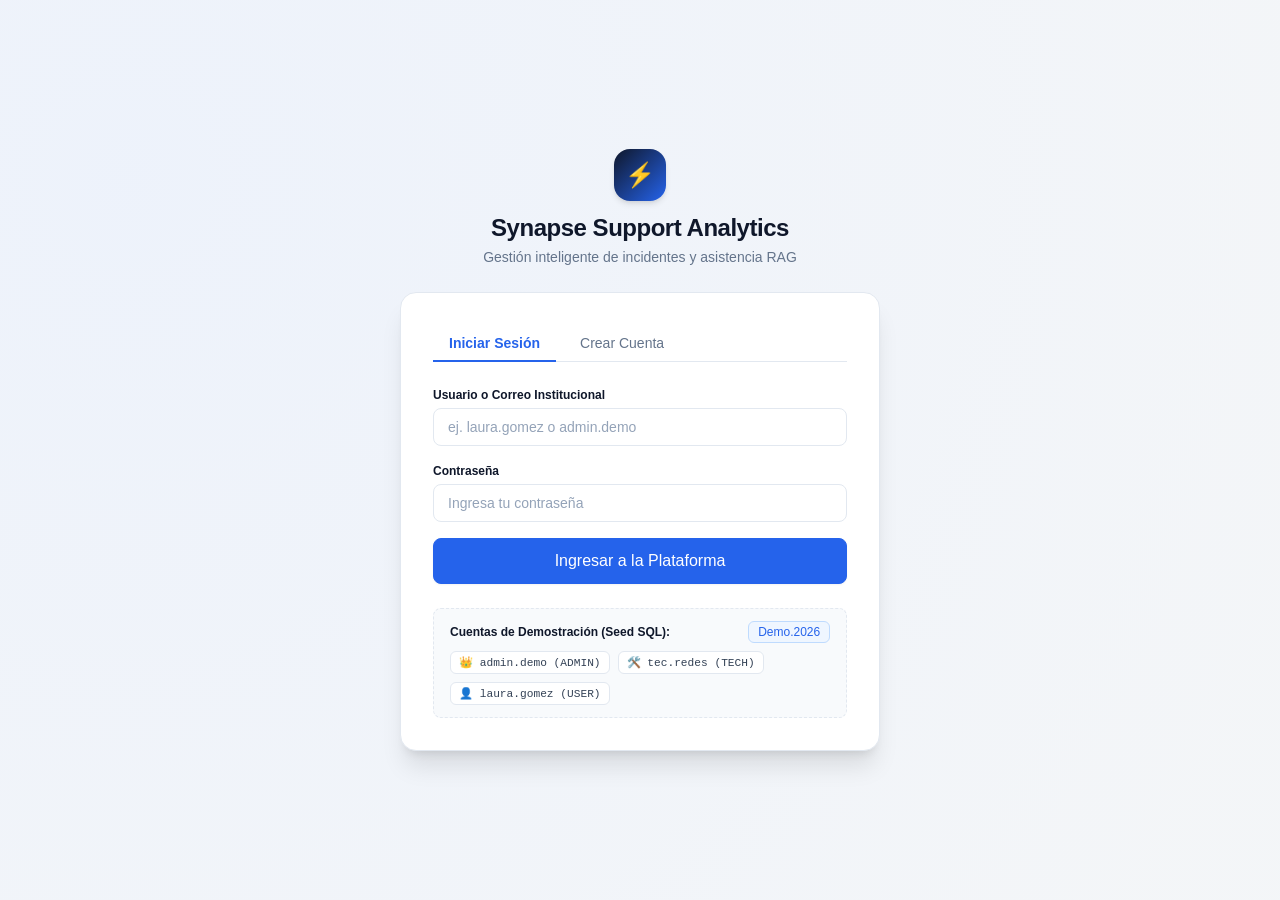
==== commit 181c2d67: "Merge pull request #7 from JhonHenryReyesPerez/test Integrate backend, n8n workflows and Compose int" ====
--- a/frontend/index.html
+++ b/frontend/index.html
@@ -3,7 +3,7 @@
 <head>
   <meta charset="UTF-8">
   <meta name="viewport" content="width=device-width, initial-scale=1.0">
-  <title>Synapse Support Analytics — Acceso Corporativo</title>
+  <title>Synapse Support Analytics — Autenticación</title>
   
   <!-- Estilos Nativos -->
   <link rel="stylesheet" href="css/variables.css">
@@ -18,100 +18,132 @@
     <header class="auth-brand">
       <div class="auth-logo-badge" aria-hidden="true">⚡</div>
       <h1>Synapse Support Analytics</h1>
-      <p>Plataforma Corporativa de Gestión de Incidentes y Asistencia IA</p>
+      <p>Gestión inteligente de incidentes y asistencia RAG</p>
     </header>
 
-    <!-- Tarjeta Principal de Inicio de Sesión -->
+    <!-- Tarjeta Principal de Autenticación -->
     <main class="auth-card" role="main">
       
-      <!-- Aviso Institucional de Autenticación -->
-      <div class="corporate-notice">
-        <span class="corporate-notice-icon">🔒</span>
-        <div>
-          <strong>Acceso restringido:</strong> Las cuentas son creadas y gestionadas exclusivamente por los administradores de TI. No se permite el auto-registro público.
+      <!-- Navegación por Pestañas (Login / Registro) -->
+      <nav class="tabs-nav" role="tablist">
+        <button class="tab-btn is-active" id="tab-login-btn" role="tab" aria-selected="true" aria-controls="pane-login">
+          Iniciar Sesión
+        </button>
+        <button class="tab-btn" id="tab-register-btn" role="tab" aria-selected="false" aria-controls="pane-register">
+          Crear Cuenta
+        </button>
+      </nav>
+
+      <!-- Panel: Iniciar Sesión -->
+      <section class="tab-pane is-active" id="pane-login" role="tabpanel" aria-labelledby="tab-login-btn">
+        <form id="form-login" novalidate>
+          <div class="form-group" id="group-login-identifier">
+            <label class="form-label" for="login-identifier">Usuario o Correo Institucional</label>
+            <input 
+              type="text" 
+              id="login-identifier" 
+              class="form-control" 
+              placeholder="ej. laura.gomez o admin.demo" 
+              required 
+              autocomplete="username"
+            >
+          </div>
+
+          <div class="form-group" id="group-login-password">
+            <label class="form-label" for="login-password">Contraseña</label>
+            <input 
+              type="password" 
+              id="login-password" 
+              class="form-control" 
+              placeholder="Ingresa tu contraseña" 
+              required 
+              autocomplete="current-password"
+            >
+          </div>
+
+          <button type="submit" class="btn btn-primary btn-block btn-lg" id="btn-submit-login">
+            Ingresar a la Plataforma
+          </button>
+        </form>
+
+        <!-- Accesos rápidos para datos de demostración -->
+        <div class="demo-credentials-box">
+          <div class="demo-credentials-header">
+            <span>Cuentas de Demostración (Seed SQL):</span>
+            <span class="badge badge-priority-media">Demo.2026</span>
+          </div>
+          <div class="demo-pills">
+            <button type="button" class="demo-pill" data-user="admin.demo" data-pass="Demo.2026" title="Administrador de Sistema">
+              👑 admin.demo (ADMIN)
+            </button>
+            <button type="button" class="demo-pill" data-user="tec.redes" data-pass="Demo.2026" title="Técnico de Redes y Conectividad">
+              🛠️ tec.redes (TECH)
+            </button>
+            <button type="button" class="demo-pill" data-user="laura.gomez" data-pass="Demo.2026" title="Solicitante de Contabilidad">
+              👤 laura.gomez (USER)
+            </button>
+          </div>
         </div>
-      </div>
-
-      <!-- Formulario de Inicio de Sesión -->
-      <form id="form-login" novalidate>
-        <div class="form-group" id="group-login-identifier">
-          <label class="form-label" for="login-identifier">Usuario o Correo Institucional</label>
-          <input 
-            type="text" 
-            id="login-identifier" 
-            class="form-control" 
-            placeholder="ej. admin.demo o tec.redes" 
-            required 
-            autocomplete="username"
-          >
-        </div>
-
-        <div class="form-group" id="group-login-password">
-          <label class="form-label" for="login-password">Contraseña</label>
-          <input 
-            type="password" 
-            id="login-password" 
-            class="form-control" 
-            placeholder="Ingresa tu contraseña corporativa" 
-            required 
-            autocomplete="current-password"
-          >
-        </div>
-
-        <button type="submit" class="btn btn-primary btn-block btn-lg" id="btn-submit-login">
-          Ingresar a la Plataforma
-        </button>
-      </form>
-
-      <!-- Credenciales Hardcodeadas de Prueba para Evaluación -->
-      <div class="demo-credentials-box">
-        <div class="demo-credentials-header">
-          <span>Cuentas de Prueba Hardcodeadas (Seed):</span>
-          <span class="badge badge-priority-media">Contraseña: Demo.2026</span>
-        </div>
-
-        <!-- Grupo Administración -->
-        <div class="demo-group">
-          <div class="demo-group-label">👑 Rol Administrador (Gestión y Publicación)</div>
-          <div class="demo-pills">
-            <button type="button" class="demo-pill pill-admin" data-user="admin.demo" data-pass="Demo.2026" title="Administrador de Sistema">
-              <span>👑</span> admin.demo
-            </button>
-          </div>
-        </div>
-
-        <!-- Grupo Técnicos -->
-        <div class="demo-group">
-          <div class="demo-group-label">🛠️ Rol Técnicos Especialistas (Atención y Borradores)</div>
-          <div class="demo-pills">
-            <button type="button" class="demo-pill pill-tech" data-user="tec.redes" data-pass="Demo.2026" title="Camilo Herrera - Redes y Conectividad">
-              <span>🌐</span> tec.redes
-            </button>
-            <button type="button" class="demo-pill pill-tech" data-user="tec.hardware" data-pass="Demo.2026" title="Paola Díaz - Hardware y Periféricos">
-              <span>🖥️</span> tec.hardware
-            </button>
-            <button type="button" class="demo-pill pill-tech" data-user="tec.software" data-pass="Demo.2026" title="Julián Ortiz - Sistema Operativo y Ofimática">
-              <span>💻</span> tec.software
-            </button>
-            <button type="button" class="demo-pill pill-tech" data-user="tec.aplicaciones" data-pass="Demo.2026" title="Natalia Suárez - Aplicaciones y Servicios">
-              <span>📱</span> tec.aplicaciones
-            </button>
-          </div>
-        </div>
-
-        <!-- Grupo Usuarios Solicitantes -->
-        <div class="demo-group">
-          <div class="demo-group-label">👤 Rol Usuarios Solicitantes (Reporte de Incidentes)</div>
-          <div class="demo-pills">
-            <button type="button" class="demo-pill pill-user" data-user="laura.gomez" data-pass="Demo.2026" title="Laura Gómez - Contabilidad">
-              <span>👤</span> laura.gomez
-            </button>
-            <button type="button" class="demo-pill pill-user" data-user="carlos.ruiz" data-pass="Demo.2026" title="Carlos Ruiz - Recursos Humanos">
-              <span>👤</span> carlos.ruiz
-            </button>
-          </div>
-        </div>
-      </div>
+      </section>
+
+      <!-- Panel: Crear Cuenta (Auto-Registro con rol USER) -->
+      <section class="tab-pane" id="pane-register" role="tabpanel" aria-labelledby="tab-register-btn">
+        <form id="form-register" novalidate>
+          <div class="form-group" id="group-reg-username">
+            <label class="form-label" for="reg-username">Nombre de Usuario</label>
+            <input 
+              type="text" 
+              id="reg-username" 
+              class="form-control" 
+              placeholder="ej. usuario.nuevo" 
+              maxlength="50"
+              required 
+              autocomplete="username"
+            >
+            <span class="form-help">Solo caracteres alfanuméricos sin espacios.</span>
+          </div>
+
+          <div class="form-group" id="group-reg-email">
+            <label class="form-label" for="reg-email">Correo Electrónico</label>
+            <input 
+              type="email" 
+              id="reg-email" 
+              class="form-control" 
+              placeholder="usuario@dominio.com" 
+              required 
+              autocomplete="email"
+            >
+          </div>
+
+          <div class="form-group" id="group-reg-password">
+            <label class="form-label" for="reg-password">Contraseña</label>
+            <input 
+              type="password" 
+              id="reg-password" 
+              class="form-control" 
+              placeholder="Crea una contraseña segura" 
+              required 
+              autocomplete="new-password"
+            >
+            <!-- Validador en vivo de la Política de Contraseña -->
+            <ul class="password-policy-list" id="reg-password-policy">
+              <li class="password-policy-item" id="pol-length">
+                <span class="policy-icon"></span> Mínimo 6 caracteres (máx. 72 bytes)
+              </li>
+              <li class="password-policy-item" id="pol-upper">
+                <span class="policy-icon"></span> Al menos una letra mayúscula (A-Z)
+              </li>
+              <li class="password-policy-item" id="pol-special">
+                <span class="policy-icon"></span> Al menos un carácter especial (!, @, #, $, etc.)
+              </li>
+            </ul>
+          </div>
+
+          <button type="submit" class="btn btn-primary btn-block btn-lg" id="btn-submit-register">
+            Crear Cuenta de Usuario
+          </button>
+        </form>
+      </section>
 
     </main>
 
@@ -123,7 +155,7 @@
         </header>
         <div class="modal-body">
           <p class="text-muted" style="margin-bottom: var(--spacing-4);">
-            Tu cuenta requiere un cambio de contraseña por política de seguridad corporativa antes de acceder.
+            Tu cuenta requiere un cambio de contraseña por política de seguridad antes de poder acceder al sistema.
           </p>
           <form id="form-change-password" novalidate>
             <div class="form-group">
@@ -136,13 +168,13 @@
               <input type="password" id="cp-new" class="form-control" required autocomplete="new-password">
               <ul class="password-policy-list" id="cp-password-policy">
                 <li class="password-policy-item" id="cp-pol-length">
-                  <span class="policy-icon"></span> Mínimo 6 caracteres (máx. 72 bytes)
+                  <span class="policy-icon"></span> Mínimo 6 caracteres
                 </li>
                 <li class="password-policy-item" id="cp-pol-upper">
-                  <span class="policy-icon"></span> Al menos una letra mayúscula (A-Z)
+                  <span class="policy-icon"></span> Al menos una letra mayúscula
                 </li>
                 <li class="password-policy-item" id="cp-pol-special">
-                  <span class="policy-icon"></span> Al menos un carácter especial (!, @, #, $, etc.)
+                  <span class="policy-icon"></span> Al menos un carácter especial
                 </li>
               </ul>
             </div>
@@ -182,14 +214,51 @@
         }
       }
 
-      // Quick-fill para las cuentas de prueba hardcodeadas
+      // Gestión de pestañas (Tabs)
+      const tabLoginBtn = document.getElementById('tab-login-btn');
+      const tabRegBtn = document.getElementById('tab-register-btn');
+      const paneLogin = document.getElementById('pane-login');
+      const paneReg = document.getElementById('pane-register');
+
+      tabLoginBtn.addEventListener('click', () => {
+        tabLoginBtn.classList.add('is-active');
+        tabLoginBtn.setAttribute('aria-selected', 'true');
+        tabRegBtn.classList.remove('is-active');
+        tabRegBtn.setAttribute('aria-selected', 'false');
+        paneLogin.classList.add('is-active');
+        paneReg.classList.remove('is-active');
+      });
+
+      tabRegBtn.addEventListener('click', () => {
+        tabRegBtn.classList.add('is-active');
+        tabRegBtn.setAttribute('aria-selected', 'true');
+        tabLoginBtn.classList.remove('is-active');
+        tabLoginBtn.setAttribute('aria-selected', 'false');
+        paneReg.classList.add('is-active');
+        paneLogin.classList.remove('is-active');
+      });
+
+      // Quick-fill para cuentas de demostración
       document.querySelectorAll('.demo-pill').forEach(pill => {
         pill.addEventListener('click', () => {
           document.getElementById('login-identifier').value = pill.dataset.user;
           document.getElementById('login-password').value = pill.dataset.pass;
+          tabLoginBtn.click();
           document.getElementById('btn-submit-login').focus();
-          UI.showToast(`Credenciales cargadas para ${pill.dataset.user}`, 'info', 'Acceso Rápido', 2000);
         });
+      });
+
+      // Validador en vivo para el campo de contraseña de registro
+      const regPassInput = document.getElementById('reg-password');
+      const polLength = document.getElementById('pol-length');
+      const polUpper = document.getElementById('pol-upper');
+      const polSpecial = document.getElementById('pol-special');
+
+      regPassInput.addEventListener('input', () => {
+        const check = UI.checkPasswordPolicy(regPassInput.value);
+        polLength.classList.toggle('valid', check.hasMinLength && check.hasMaxBytes);
+        polUpper.classList.toggle('valid', check.hasUppercase);
+        polSpecial.classList.toggle('valid', check.hasSpecial);
       });
 
       // Validador en vivo para cambio obligatorio de contraseña
@@ -236,8 +305,48 @@
           UI.showToast(`¡Bienvenido, ${res.user.username}!`, 'success', 'Ingreso Exitoso');
           setTimeout(() => {
             window.location.href = CONFIG.ROUTES.APP;
-          }, 600);
-        }
+          }, 800);
+        }
+      });
+
+      // Flujo de Registro (POST /api/auth/register)
+      const formRegister = document.getElementById('form-register');
+      const btnSubmitRegister = document.getElementById('btn-submit-register');
+
+      formRegister.addEventListener('submit', async (e) => {
+        e.preventDefault();
+        const username = document.getElementById('reg-username').value.trim();
+        const email = document.getElementById('reg-email').value.trim();
+        const password = document.getElementById('reg-password').value;
+
+        if (!username || !email || !password) {
+          UI.showToast('Todos los campos son obligatorios.', 'warning');
+          return;
+        }
+
+        const passCheck = UI.checkPasswordPolicy(password);
+        if (!passCheck.isValid) {
+          UI.showToast('La contraseña no cumple con los requisitos de seguridad solicitados.', 'warning', 'Contraseña Insegura');
+          return;
+        }
+
+        UI.setLoading(btnSubmitRegister, true, 'Registrando cuenta...');
+        const res = await AUTH.register(username, email, password);
+        UI.setLoading(btnSubmitRegister, false);
+
+        if (!res.ok) {
+          UI.showToast(res.error || 'No fue posible registrar la cuenta.', 'error', 'Error de Registro');
+          return;
+        }
+
+        UI.showToast('¡Cuenta creada exitosamente! Ya puedes iniciar sesión.', 'success', 'Registro Completado');
+        formRegister.reset();
+        regPassInput.dispatchEvent(new Event('input'));
+        
+        // Prellenar en login y cambiar a pestaña de login
+        document.getElementById('login-identifier').value = username;
+        document.getElementById('login-password').value = password;
+        tabLoginBtn.click();
       });
 
       // Flujo de Cambio Obligatorio de Contraseña (POST /api/auth/change-password)
--- a/frontend/css/modules/auth.css
+++ b/frontend/css/modules/auth.css
@@ -12,7 +12,7 @@
 
 .auth-container {
   width: 100%;
-  max-width: 520px;
+  max-width: 480px;
 }
 
 .auth-brand {
@@ -24,12 +24,12 @@
   display: inline-flex;
   align-items: center;
   justify-content: center;
-  width: 54px;
-  height: 54px;
+  width: 52px;
+  height: 52px;
   border-radius: var(--radius-xl);
   background: linear-gradient(135deg, var(--color-primary) 0%, var(--color-accent) 100%);
   color: #ffffff;
-  font-size: 1.6rem;
+  font-size: 1.5rem;
   font-weight: bold;
   margin-bottom: var(--spacing-3);
   box-shadow: var(--shadow-md);
@@ -56,31 +56,11 @@
   padding: var(--spacing-8);
 }
 
-.corporate-notice {
-  display: flex;
-  align-items: center;
-  gap: var(--spacing-2);
-  background-color: var(--color-accent-subtle);
-  border: 1px solid #bfdbfe;
-  border-radius: var(--radius-md);
-  padding: var(--spacing-3) var(--spacing-4);
-  margin-bottom: var(--spacing-6);
-  font-size: var(--font-size-xs);
-  color: #1e40af;
-  line-height: 1.4;
-}
-
-.corporate-notice-icon {
-  font-size: 1.1rem;
-  flex-shrink: 0;
-}
-
-/* Credenciales Hardcodeadas de Demostración */
 .demo-credentials-box {
   background-color: var(--bg-surface-alt);
   border: 1px dashed var(--border-color);
-  border-radius: var(--radius-lg);
-  padding: var(--spacing-4);
+  border-radius: var(--radius-md);
+  padding: var(--spacing-3) var(--spacing-4);
   margin-top: var(--spacing-6);
   font-size: var(--font-size-xs);
 }
@@ -88,26 +68,10 @@
 .demo-credentials-header {
   font-weight: var(--font-weight-semibold);
   color: var(--text-main);
-  margin-bottom: var(--spacing-3);
+  margin-bottom: var(--spacing-2);
   display: flex;
   align-items: center;
   justify-content: space-between;
-}
-
-.demo-group {
-  margin-bottom: var(--spacing-3);
-}
-.demo-group:last-child {
-  margin-bottom: 0;
-}
-
-.demo-group-label {
-  font-size: 0.6875rem;
-  text-transform: uppercase;
-  letter-spacing: 0.05em;
-  color: var(--text-muted);
-  font-weight: var(--font-weight-semibold);
-  margin-bottom: var(--spacing-1);
 }
 
 .demo-pills {
@@ -120,14 +84,11 @@
   background-color: #ffffff;
   border: 1px solid var(--border-color);
   border-radius: var(--radius-sm);
-  padding: 0.3rem 0.6rem;
+  padding: 0.25rem 0.5rem;
   cursor: pointer;
   font-family: var(--font-family-mono);
-  font-size: 0.72rem;
-  color: var(--color-primary);
-  display: inline-flex;
-  align-items: center;
-  gap: 0.35rem;
+  font-size: 0.7rem;
+  color: var(--color-primary-light);
   transition: all var(--transition-fast);
 }
 
@@ -135,19 +96,4 @@
   background-color: var(--color-accent-subtle);
   border-color: var(--color-accent-light);
   color: var(--color-accent);
-  transform: translateY(-1px);
 }
-
-.demo-pill.pill-admin {
-  border-color: #cbd5e1;
-  background-color: #f8fafc;
-  font-weight: var(--font-weight-bold);
-}
-.demo-pill.pill-tech {
-  border-color: #ddd6fe;
-  background-color: #f5f3ff;
-  color: #5b21b6;
-}
-.demo-pill.pill-user {
-  border-color: #e2e8f0;
-}
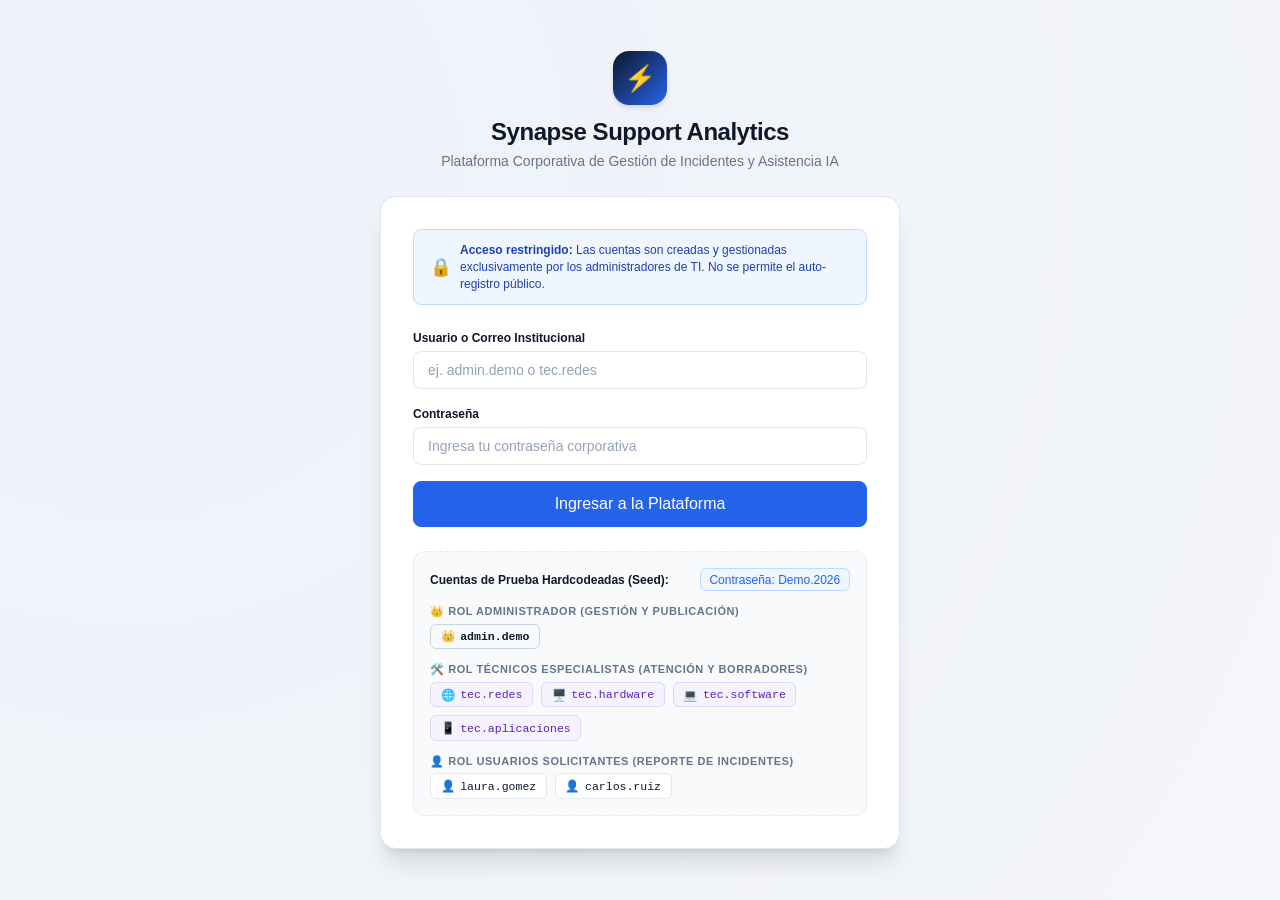
==== commit d70ef9a7: "Merge pull request #10 from JhonHenryReyesPerez/dev/DiegoLeon Frontend: admin-only account creation " ====
--- a/frontend/index.html
+++ b/frontend/index.html
@@ -3,7 +3,7 @@
 <head>
   <meta charset="UTF-8">
   <meta name="viewport" content="width=device-width, initial-scale=1.0">
-  <title>Synapse Support Analytics — Autenticación</title>
+  <title>Synapse Support Analytics — Acceso Corporativo</title>
   
   <!-- Estilos Nativos -->
   <link rel="stylesheet" href="css/variables.css">
@@ -18,132 +18,100 @@
     <header class="auth-brand">
       <div class="auth-logo-badge" aria-hidden="true">⚡</div>
       <h1>Synapse Support Analytics</h1>
-      <p>Gestión inteligente de incidentes y asistencia RAG</p>
+      <p>Plataforma Corporativa de Gestión de Incidentes y Asistencia IA</p>
     </header>
 
-    <!-- Tarjeta Principal de Autenticación -->
+    <!-- Tarjeta Principal de Inicio de Sesión -->
     <main class="auth-card" role="main">
       
-      <!-- Navegación por Pestañas (Login / Registro) -->
-      <nav class="tabs-nav" role="tablist">
-        <button class="tab-btn is-active" id="tab-login-btn" role="tab" aria-selected="true" aria-controls="pane-login">
-          Iniciar Sesión
+      <!-- Aviso Institucional de Autenticación -->
+      <div class="corporate-notice">
+        <span class="corporate-notice-icon">🔒</span>
+        <div>
+          <strong>Acceso restringido:</strong> Las cuentas son creadas y gestionadas exclusivamente por los administradores de TI. No se permite el auto-registro público.
+        </div>
+      </div>
+
+      <!-- Formulario de Inicio de Sesión -->
+      <form id="form-login" novalidate>
+        <div class="form-group" id="group-login-identifier">
+          <label class="form-label" for="login-identifier">Usuario o Correo Institucional</label>
+          <input 
+            type="text" 
+            id="login-identifier" 
+            class="form-control" 
+            placeholder="ej. admin.demo o tec.redes" 
+            required 
+            autocomplete="username"
+          >
+        </div>
+
+        <div class="form-group" id="group-login-password">
+          <label class="form-label" for="login-password">Contraseña</label>
+          <input 
+            type="password" 
+            id="login-password" 
+            class="form-control" 
+            placeholder="Ingresa tu contraseña corporativa" 
+            required 
+            autocomplete="current-password"
+          >
+        </div>
+
+        <button type="submit" class="btn btn-primary btn-block btn-lg" id="btn-submit-login">
+          Ingresar a la Plataforma
         </button>
-        <button class="tab-btn" id="tab-register-btn" role="tab" aria-selected="false" aria-controls="pane-register">
-          Crear Cuenta
-        </button>
-      </nav>
-
-      <!-- Panel: Iniciar Sesión -->
-      <section class="tab-pane is-active" id="pane-login" role="tabpanel" aria-labelledby="tab-login-btn">
-        <form id="form-login" novalidate>
-          <div class="form-group" id="group-login-identifier">
-            <label class="form-label" for="login-identifier">Usuario o Correo Institucional</label>
-            <input 
-              type="text" 
-              id="login-identifier" 
-              class="form-control" 
-              placeholder="ej. laura.gomez o admin.demo" 
-              required 
-              autocomplete="username"
-            >
+      </form>
+
+      <!-- Credenciales Hardcodeadas de Prueba para Evaluación -->
+      <div class="demo-credentials-box">
+        <div class="demo-credentials-header">
+          <span>Cuentas de Prueba Hardcodeadas (Seed):</span>
+          <span class="badge badge-priority-media">Contraseña: Demo.2026</span>
+        </div>
+
+        <!-- Grupo Administración -->
+        <div class="demo-group">
+          <div class="demo-group-label">👑 Rol Administrador (Gestión y Publicación)</div>
+          <div class="demo-pills">
+            <button type="button" class="demo-pill pill-admin" data-user="admin.demo" data-pass="Demo.2026" title="Administrador de Sistema">
+              <span>👑</span> admin.demo
+            </button>
           </div>
-
-          <div class="form-group" id="group-login-password">
-            <label class="form-label" for="login-password">Contraseña</label>
-            <input 
-              type="password" 
-              id="login-password" 
-              class="form-control" 
-              placeholder="Ingresa tu contraseña" 
-              required 
-              autocomplete="current-password"
-            >
+        </div>
+
+        <!-- Grupo Técnicos -->
+        <div class="demo-group">
+          <div class="demo-group-label">🛠️ Rol Técnicos Especialistas (Atención y Borradores)</div>
+          <div class="demo-pills">
+            <button type="button" class="demo-pill pill-tech" data-user="tec.redes" data-pass="Demo.2026" title="Camilo Herrera - Redes y Conectividad">
+              <span>🌐</span> tec.redes
+            </button>
+            <button type="button" class="demo-pill pill-tech" data-user="tec.hardware" data-pass="Demo.2026" title="Paola Díaz - Hardware y Periféricos">
+              <span>🖥️</span> tec.hardware
+            </button>
+            <button type="button" class="demo-pill pill-tech" data-user="tec.software" data-pass="Demo.2026" title="Julián Ortiz - Sistema Operativo y Ofimática">
+              <span>💻</span> tec.software
+            </button>
+            <button type="button" class="demo-pill pill-tech" data-user="tec.aplicaciones" data-pass="Demo.2026" title="Natalia Suárez - Aplicaciones y Servicios">
+              <span>📱</span> tec.aplicaciones
+            </button>
           </div>
-
-          <button type="submit" class="btn btn-primary btn-block btn-lg" id="btn-submit-login">
-            Ingresar a la Plataforma
-          </button>
-        </form>
-
-        <!-- Accesos rápidos para datos de demostración -->
-        <div class="demo-credentials-box">
-          <div class="demo-credentials-header">
-            <span>Cuentas de Demostración (Seed SQL):</span>
-            <span class="badge badge-priority-media">Demo.2026</span>
+        </div>
+
+        <!-- Grupo Usuarios Solicitantes -->
+        <div class="demo-group">
+          <div class="demo-group-label">👤 Rol Usuarios Solicitantes (Reporte de Incidentes)</div>
+          <div class="demo-pills">
+            <button type="button" class="demo-pill pill-user" data-user="laura.gomez" data-pass="Demo.2026" title="Laura Gómez - Contabilidad">
+              <span>👤</span> laura.gomez
+            </button>
+            <button type="button" class="demo-pill pill-user" data-user="carlos.ruiz" data-pass="Demo.2026" title="Carlos Ruiz - Recursos Humanos">
+              <span>👤</span> carlos.ruiz
+            </button>
           </div>
-          <div class="demo-pills">
-            <button type="button" class="demo-pill" data-user="admin.demo" data-pass="Demo.2026" title="Administrador de Sistema">
-              👑 admin.demo (ADMIN)
-            </button>
-            <button type="button" class="demo-pill" data-user="tec.redes" data-pass="Demo.2026" title="Técnico de Redes y Conectividad">
-              🛠️ tec.redes (TECH)
-            </button>
-            <button type="button" class="demo-pill" data-user="laura.gomez" data-pass="Demo.2026" title="Solicitante de Contabilidad">
-              👤 laura.gomez (USER)
-            </button>
-          </div>
-        </div>
-      </section>
-
-      <!-- Panel: Crear Cuenta (Auto-Registro con rol USER) -->
-      <section class="tab-pane" id="pane-register" role="tabpanel" aria-labelledby="tab-register-btn">
-        <form id="form-register" novalidate>
-          <div class="form-group" id="group-reg-username">
-            <label class="form-label" for="reg-username">Nombre de Usuario</label>
-            <input 
-              type="text" 
-              id="reg-username" 
-              class="form-control" 
-              placeholder="ej. usuario.nuevo" 
-              maxlength="50"
-              required 
-              autocomplete="username"
-            >
-            <span class="form-help">Solo caracteres alfanuméricos sin espacios.</span>
-          </div>
-
-          <div class="form-group" id="group-reg-email">
-            <label class="form-label" for="reg-email">Correo Electrónico</label>
-            <input 
-              type="email" 
-              id="reg-email" 
-              class="form-control" 
-              placeholder="usuario@dominio.com" 
-              required 
-              autocomplete="email"
-            >
-          </div>
-
-          <div class="form-group" id="group-reg-password">
-            <label class="form-label" for="reg-password">Contraseña</label>
-            <input 
-              type="password" 
-              id="reg-password" 
-              class="form-control" 
-              placeholder="Crea una contraseña segura" 
-              required 
-              autocomplete="new-password"
-            >
-            <!-- Validador en vivo de la Política de Contraseña -->
-            <ul class="password-policy-list" id="reg-password-policy">
-              <li class="password-policy-item" id="pol-length">
-                <span class="policy-icon"></span> Mínimo 6 caracteres (máx. 72 bytes)
-              </li>
-              <li class="password-policy-item" id="pol-upper">
-                <span class="policy-icon"></span> Al menos una letra mayúscula (A-Z)
-              </li>
-              <li class="password-policy-item" id="pol-special">
-                <span class="policy-icon"></span> Al menos un carácter especial (!, @, #, $, etc.)
-              </li>
-            </ul>
-          </div>
-
-          <button type="submit" class="btn btn-primary btn-block btn-lg" id="btn-submit-register">
-            Crear Cuenta de Usuario
-          </button>
-        </form>
-      </section>
+        </div>
+      </div>
 
     </main>
 
@@ -155,7 +123,7 @@
         </header>
         <div class="modal-body">
           <p class="text-muted" style="margin-bottom: var(--spacing-4);">
-            Tu cuenta requiere un cambio de contraseña por política de seguridad antes de poder acceder al sistema.
+            Tu cuenta requiere un cambio de contraseña por política de seguridad corporativa antes de acceder.
           </p>
           <form id="form-change-password" novalidate>
             <div class="form-group">
@@ -168,13 +136,13 @@
               <input type="password" id="cp-new" class="form-control" required autocomplete="new-password">
               <ul class="password-policy-list" id="cp-password-policy">
                 <li class="password-policy-item" id="cp-pol-length">
-                  <span class="policy-icon"></span> Mínimo 6 caracteres
+                  <span class="policy-icon"></span> Mínimo 6 caracteres (máx. 72 bytes)
                 </li>
                 <li class="password-policy-item" id="cp-pol-upper">
-                  <span class="policy-icon"></span> Al menos una letra mayúscula
+                  <span class="policy-icon"></span> Al menos una letra mayúscula (A-Z)
                 </li>
                 <li class="password-policy-item" id="cp-pol-special">
-                  <span class="policy-icon"></span> Al menos un carácter especial
+                  <span class="policy-icon"></span> Al menos un carácter especial (!, @, #, $, etc.)
                 </li>
               </ul>
             </div>
@@ -214,51 +182,14 @@
         }
       }
 
-      // Gestión de pestañas (Tabs)
-      const tabLoginBtn = document.getElementById('tab-login-btn');
-      const tabRegBtn = document.getElementById('tab-register-btn');
-      const paneLogin = document.getElementById('pane-login');
-      const paneReg = document.getElementById('pane-register');
-
-      tabLoginBtn.addEventListener('click', () => {
-        tabLoginBtn.classList.add('is-active');
-        tabLoginBtn.setAttribute('aria-selected', 'true');
-        tabRegBtn.classList.remove('is-active');
-        tabRegBtn.setAttribute('aria-selected', 'false');
-        paneLogin.classList.add('is-active');
-        paneReg.classList.remove('is-active');
-      });
-
-      tabRegBtn.addEventListener('click', () => {
-        tabRegBtn.classList.add('is-active');
-        tabRegBtn.setAttribute('aria-selected', 'true');
-        tabLoginBtn.classList.remove('is-active');
-        tabLoginBtn.setAttribute('aria-selected', 'false');
-        paneReg.classList.add('is-active');
-        paneLogin.classList.remove('is-active');
-      });
-
-      // Quick-fill para cuentas de demostración
+      // Quick-fill para las cuentas de prueba hardcodeadas
       document.querySelectorAll('.demo-pill').forEach(pill => {
         pill.addEventListener('click', () => {
           document.getElementById('login-identifier').value = pill.dataset.user;
           document.getElementById('login-password').value = pill.dataset.pass;
-          tabLoginBtn.click();
           document.getElementById('btn-submit-login').focus();
+          UI.showToast(`Credenciales cargadas para ${pill.dataset.user}`, 'info', 'Acceso Rápido', 2000);
         });
-      });
-
-      // Validador en vivo para el campo de contraseña de registro
-      const regPassInput = document.getElementById('reg-password');
-      const polLength = document.getElementById('pol-length');
-      const polUpper = document.getElementById('pol-upper');
-      const polSpecial = document.getElementById('pol-special');
-
-      regPassInput.addEventListener('input', () => {
-        const check = UI.checkPasswordPolicy(regPassInput.value);
-        polLength.classList.toggle('valid', check.hasMinLength && check.hasMaxBytes);
-        polUpper.classList.toggle('valid', check.hasUppercase);
-        polSpecial.classList.toggle('valid', check.hasSpecial);
       });
 
       // Validador en vivo para cambio obligatorio de contraseña
@@ -305,48 +236,8 @@
           UI.showToast(`¡Bienvenido, ${res.user.username}!`, 'success', 'Ingreso Exitoso');
           setTimeout(() => {
             window.location.href = CONFIG.ROUTES.APP;
-          }, 800);
-        }
-      });
-
-      // Flujo de Registro (POST /api/auth/register)
-      const formRegister = document.getElementById('form-register');
-      const btnSubmitRegister = document.getElementById('btn-submit-register');
-
-      formRegister.addEventListener('submit', async (e) => {
-        e.preventDefault();
-        const username = document.getElementById('reg-username').value.trim();
-        const email = document.getElementById('reg-email').value.trim();
-        const password = document.getElementById('reg-password').value;
-
-        if (!username || !email || !password) {
-          UI.showToast('Todos los campos son obligatorios.', 'warning');
-          return;
-        }
-
-        const passCheck = UI.checkPasswordPolicy(password);
-        if (!passCheck.isValid) {
-          UI.showToast('La contraseña no cumple con los requisitos de seguridad solicitados.', 'warning', 'Contraseña Insegura');
-          return;
-        }
-
-        UI.setLoading(btnSubmitRegister, true, 'Registrando cuenta...');
-        const res = await AUTH.register(username, email, password);
-        UI.setLoading(btnSubmitRegister, false);
-
-        if (!res.ok) {
-          UI.showToast(res.error || 'No fue posible registrar la cuenta.', 'error', 'Error de Registro');
-          return;
-        }
-
-        UI.showToast('¡Cuenta creada exitosamente! Ya puedes iniciar sesión.', 'success', 'Registro Completado');
-        formRegister.reset();
-        regPassInput.dispatchEvent(new Event('input'));
-        
-        // Prellenar en login y cambiar a pestaña de login
-        document.getElementById('login-identifier').value = username;
-        document.getElementById('login-password').value = password;
-        tabLoginBtn.click();
+          }, 600);
+        }
       });
 
       // Flujo de Cambio Obligatorio de Contraseña (POST /api/auth/change-password)
--- a/frontend/css/modules/auth.css
+++ b/frontend/css/modules/auth.css
@@ -12,7 +12,7 @@
 
 .auth-container {
   width: 100%;
-  max-width: 480px;
+  max-width: 520px;
 }
 
 .auth-brand {
@@ -24,12 +24,12 @@
   display: inline-flex;
   align-items: center;
   justify-content: center;
-  width: 52px;
-  height: 52px;
+  width: 54px;
+  height: 54px;
   border-radius: var(--radius-xl);
   background: linear-gradient(135deg, var(--color-primary) 0%, var(--color-accent) 100%);
   color: #ffffff;
-  font-size: 1.5rem;
+  font-size: 1.6rem;
   font-weight: bold;
   margin-bottom: var(--spacing-3);
   box-shadow: var(--shadow-md);
@@ -56,11 +56,31 @@
   padding: var(--spacing-8);
 }
 
+.corporate-notice {
+  display: flex;
+  align-items: center;
+  gap: var(--spacing-2);
+  background-color: var(--color-accent-subtle);
+  border: 1px solid #bfdbfe;
+  border-radius: var(--radius-md);
+  padding: var(--spacing-3) var(--spacing-4);
+  margin-bottom: var(--spacing-6);
+  font-size: var(--font-size-xs);
+  color: #1e40af;
+  line-height: 1.4;
+}
+
+.corporate-notice-icon {
+  font-size: 1.1rem;
+  flex-shrink: 0;
+}
+
+/* Credenciales Hardcodeadas de Demostración */
 .demo-credentials-box {
   background-color: var(--bg-surface-alt);
   border: 1px dashed var(--border-color);
-  border-radius: var(--radius-md);
-  padding: var(--spacing-3) var(--spacing-4);
+  border-radius: var(--radius-lg);
+  padding: var(--spacing-4);
   margin-top: var(--spacing-6);
   font-size: var(--font-size-xs);
 }
@@ -68,10 +88,26 @@
 .demo-credentials-header {
   font-weight: var(--font-weight-semibold);
   color: var(--text-main);
-  margin-bottom: var(--spacing-2);
+  margin-bottom: var(--spacing-3);
   display: flex;
   align-items: center;
   justify-content: space-between;
+}
+
+.demo-group {
+  margin-bottom: var(--spacing-3);
+}
+.demo-group:last-child {
+  margin-bottom: 0;
+}
+
+.demo-group-label {
+  font-size: 0.6875rem;
+  text-transform: uppercase;
+  letter-spacing: 0.05em;
+  color: var(--text-muted);
+  font-weight: var(--font-weight-semibold);
+  margin-bottom: var(--spacing-1);
 }
 
 .demo-pills {
@@ -84,11 +120,14 @@
   background-color: #ffffff;
   border: 1px solid var(--border-color);
   border-radius: var(--radius-sm);
-  padding: 0.25rem 0.5rem;
+  padding: 0.3rem 0.6rem;
   cursor: pointer;
   font-family: var(--font-family-mono);
-  font-size: 0.7rem;
-  color: var(--color-primary-light);
+  font-size: 0.72rem;
+  color: var(--color-primary);
+  display: inline-flex;
+  align-items: center;
+  gap: 0.35rem;
   transition: all var(--transition-fast);
 }
 
@@ -96,4 +135,19 @@
   background-color: var(--color-accent-subtle);
   border-color: var(--color-accent-light);
   color: var(--color-accent);
+  transform: translateY(-1px);
 }
+
+.demo-pill.pill-admin {
+  border-color: #cbd5e1;
+  background-color: #f8fafc;
+  font-weight: var(--font-weight-bold);
+}
+.demo-pill.pill-tech {
+  border-color: #ddd6fe;
+  background-color: #f5f3ff;
+  color: #5b21b6;
+}
+.demo-pill.pill-user {
+  border-color: #e2e8f0;
+}
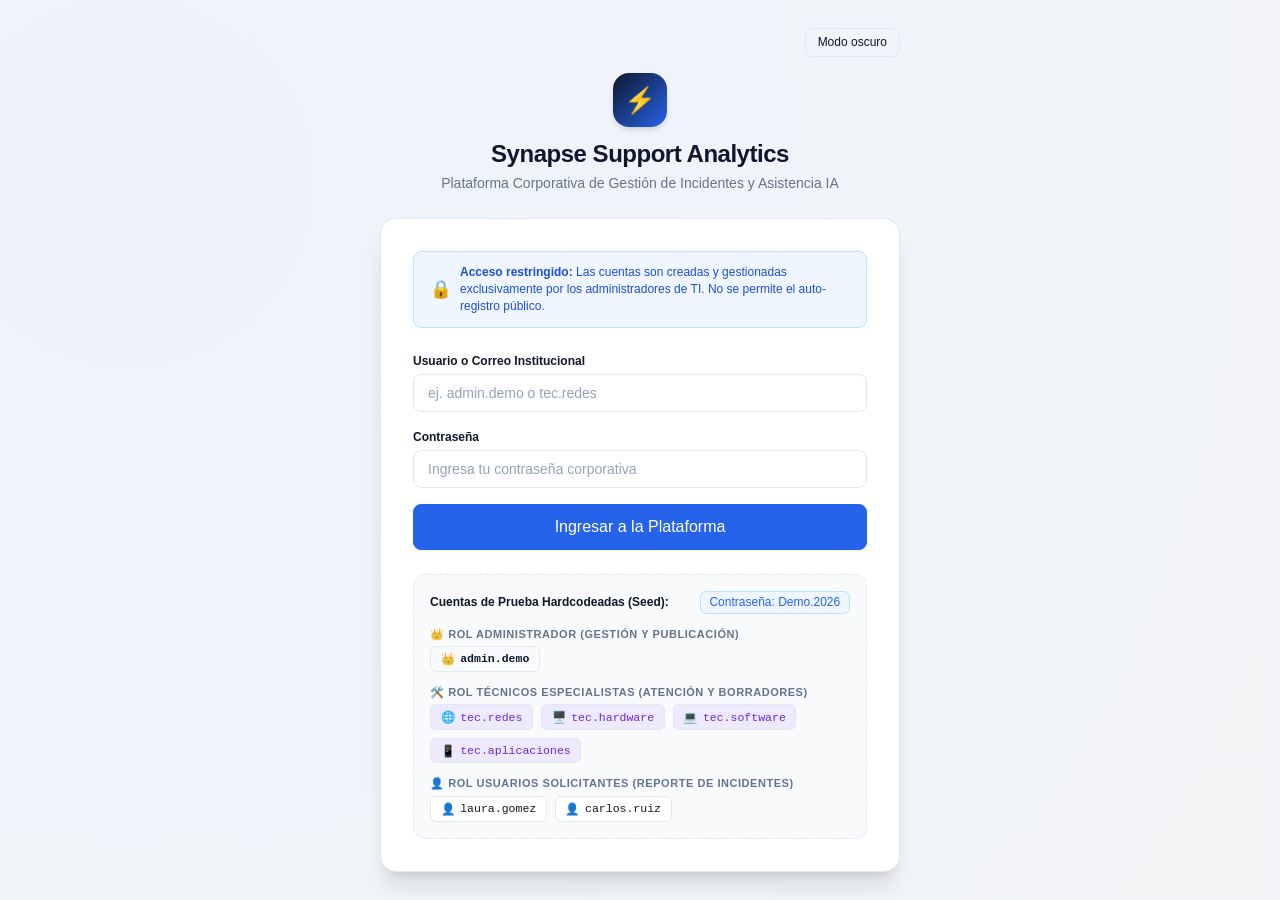
==== commit b0667ac1: "feat(frontend): add persistent dark mode across views and charts" ====
--- a/frontend/index.html
+++ b/frontend/index.html
@@ -3,6 +3,7 @@
 <head>
   <meta charset="UTF-8">
   <meta name="viewport" content="width=device-width, initial-scale=1.0">
+  <script src="js/theme.js"></script>
   <title>Synapse Support Analytics — Acceso Corporativo</title>
   
   <!-- Estilos Nativos -->
@@ -14,6 +15,9 @@
 <body class="auth-page">
 
   <div class="auth-container">
+    <div class="auth-theme-control">
+      <button type="button" class="btn btn-outline btn-sm" data-theme-toggle aria-pressed="false">Modo oscuro</button>
+    </div>
     <!-- Encabezado de Marca -->
     <header class="auth-brand">
       <div class="auth-logo-badge" aria-hidden="true">⚡</div>
--- a/frontend/css/variables.css
+++ b/frontend/css/variables.css
@@ -2,6 +2,8 @@
  * Synapse Support Analytics - Variables y Sistema de Diseño CSS
  */
 :root {
+  color-scheme: light;
+  --text-link: #2563eb;
   /* Paleta Primaria (Navy / Slate Ejecutivo) */
   --color-primary: #0f172a;
   --color-primary-hover: #1e293b;
@@ -117,3 +119,42 @@
   --z-modal: 1060;
   --z-toast: 1080;
 }
+
+:root[data-theme="dark"] {
+  color-scheme: dark;
+  --bg-body: #0b1120;
+  --bg-surface: #172033;
+  --bg-surface-alt: #1e293b;
+  --bg-surface-elevated: #243249;
+  --text-main: #f1f5f9;
+  --text-muted: #b4c1d3;
+  --text-subtle: #9aaac0;
+  --text-link: #93c5fd;
+  --border-color: #40516b;
+  --border-color-subtle: #2d3d55;
+  --border-focus: #60a5fa;
+  --color-primary-subtle: #1e293b;
+  --color-accent-subtle: #172e50;
+  --color-success-bg: #103c30;
+  --color-success-border: #286950;
+  --color-warning-bg: #423014;
+  --color-warning-border: #806026;
+  --color-danger-bg: #441f2b;
+  --color-danger-border: #864054;
+  --color-info-bg: #15364a;
+  --color-info-border: #2c647d;
+  --status-open-text: #93c5fd;
+  --status-open-bg: #172e50;
+  --status-assigned-text: #d4bfff;
+  --status-assigned-bg: #352854;
+  --status-in-progress-text: #fcd978;
+  --status-in-progress-bg: #423014;
+  --status-resolved-text: #7ee2b8;
+  --status-resolved-bg: #103c30;
+  --status-closed-text: #cbd5e1;
+  --status-closed-bg: #29364a;
+  --priority-baja: #7ee2b8;
+  --priority-media: #93c5fd;
+  --priority-alta: #fcd978;
+  --priority-critica: #fda4af;
+}
--- a/frontend/css/base.css
+++ b/frontend/css/base.css
@@ -24,13 +24,13 @@
 }
 
 a {
-  color: var(--color-accent);
+  color: var(--text-link);
   text-decoration: none;
   transition: color var(--transition-fast);
 }
 
 a:hover {
-  color: var(--color-accent-hover);
+  color: var(--text-link);
   text-decoration: underline;
 }
 
--- a/frontend/css/components.css
+++ b/frontend/css/components.css
@@ -63,6 +63,11 @@
   text-decoration: none;
 }
 
+[data-theme-toggle][aria-pressed="true"] {
+  background-color: var(--color-accent-subtle);
+  border-color: var(--border-focus);
+}
+
 .btn-danger {
   background-color: var(--color-danger);
   color: #ffffff;
@@ -243,24 +248,24 @@
 }
 
 .badge-priority-baja {
-  background-color: #ecfdf5;
+  background-color: var(--color-success-bg);
   color: var(--priority-baja);
-  border: 1px solid #a7f3d0;
+  border: 1px solid var(--color-success-border);
 }
 .badge-priority-media {
-  background-color: #eff6ff;
+  background-color: var(--color-accent-subtle);
   color: var(--priority-media);
-  border: 1px solid #bfdbfe;
+  border: 1px solid var(--color-info-border);
 }
 .badge-priority-alta {
-  background-color: #fffbeb;
+  background-color: var(--color-warning-bg);
   color: var(--priority-alta);
-  border: 1px solid #fde68a;
+  border: 1px solid var(--color-warning-border);
 }
 .badge-priority-critica {
-  background-color: #fef2f2;
+  background-color: var(--color-danger-bg);
   color: var(--priority-critica);
-  border: 1px solid #fecaca;
+  border: 1px solid var(--color-danger-border);
 }
 
 /* ==========================================================================
@@ -536,3 +541,16 @@
 .tab-pane.is-active {
   display: block;
 }
+
+/* Administración: usuarios y categorías lado a lado; una columna en pantallas estrechas */
+.admin-grid {
+  display: grid;
+  grid-template-columns: 2fr 1fr;
+  gap: var(--spacing-6);
+}
+
+@media (max-width: 1024px) {
+  .admin-grid {
+    grid-template-columns: 1fr;
+  }
+}
--- a/frontend/css/modules/auth.css
+++ b/frontend/css/modules/auth.css
@@ -13,6 +13,12 @@
 .auth-container {
   width: 100%;
   max-width: 520px;
+}
+
+.auth-theme-control {
+  display: flex;
+  justify-content: flex-end;
+  margin-bottom: var(--spacing-4);
 }
 
 .auth-brand {
@@ -38,7 +44,7 @@
 .auth-brand h1 {
   font-size: var(--font-size-2xl);
   font-weight: var(--font-weight-bold);
-  color: var(--color-primary);
+  color: var(--text-main);
   letter-spacing: -0.02em;
 }
 
@@ -61,12 +67,12 @@
   align-items: center;
   gap: var(--spacing-2);
   background-color: var(--color-accent-subtle);
-  border: 1px solid #bfdbfe;
+  border: 1px solid var(--color-info-border);
   border-radius: var(--radius-md);
   padding: var(--spacing-3) var(--spacing-4);
   margin-bottom: var(--spacing-6);
   font-size: var(--font-size-xs);
-  color: #1e40af;
+  color: var(--status-open-text);
   line-height: 1.4;
 }
 
@@ -117,14 +123,14 @@
 }
 
 .demo-pill {
-  background-color: #ffffff;
+  background-color: var(--bg-surface);
   border: 1px solid var(--border-color);
   border-radius: var(--radius-sm);
   padding: 0.3rem 0.6rem;
   cursor: pointer;
   font-family: var(--font-family-mono);
   font-size: 0.72rem;
-  color: var(--color-primary);
+  color: var(--text-main);
   display: inline-flex;
   align-items: center;
   gap: 0.35rem;
@@ -139,15 +145,15 @@
 }
 
 .demo-pill.pill-admin {
-  border-color: #cbd5e1;
-  background-color: #f8fafc;
+  border-color: var(--border-color);
+  background-color: var(--bg-surface-alt);
   font-weight: var(--font-weight-bold);
 }
 .demo-pill.pill-tech {
-  border-color: #ddd6fe;
-  background-color: #f5f3ff;
-  color: #5b21b6;
+  border-color: var(--border-color);
+  background-color: var(--status-assigned-bg);
+  color: var(--status-assigned-text);
 }
 .demo-pill.pill-user {
-  border-color: #e2e8f0;
+  border-color: var(--border-color);
 }
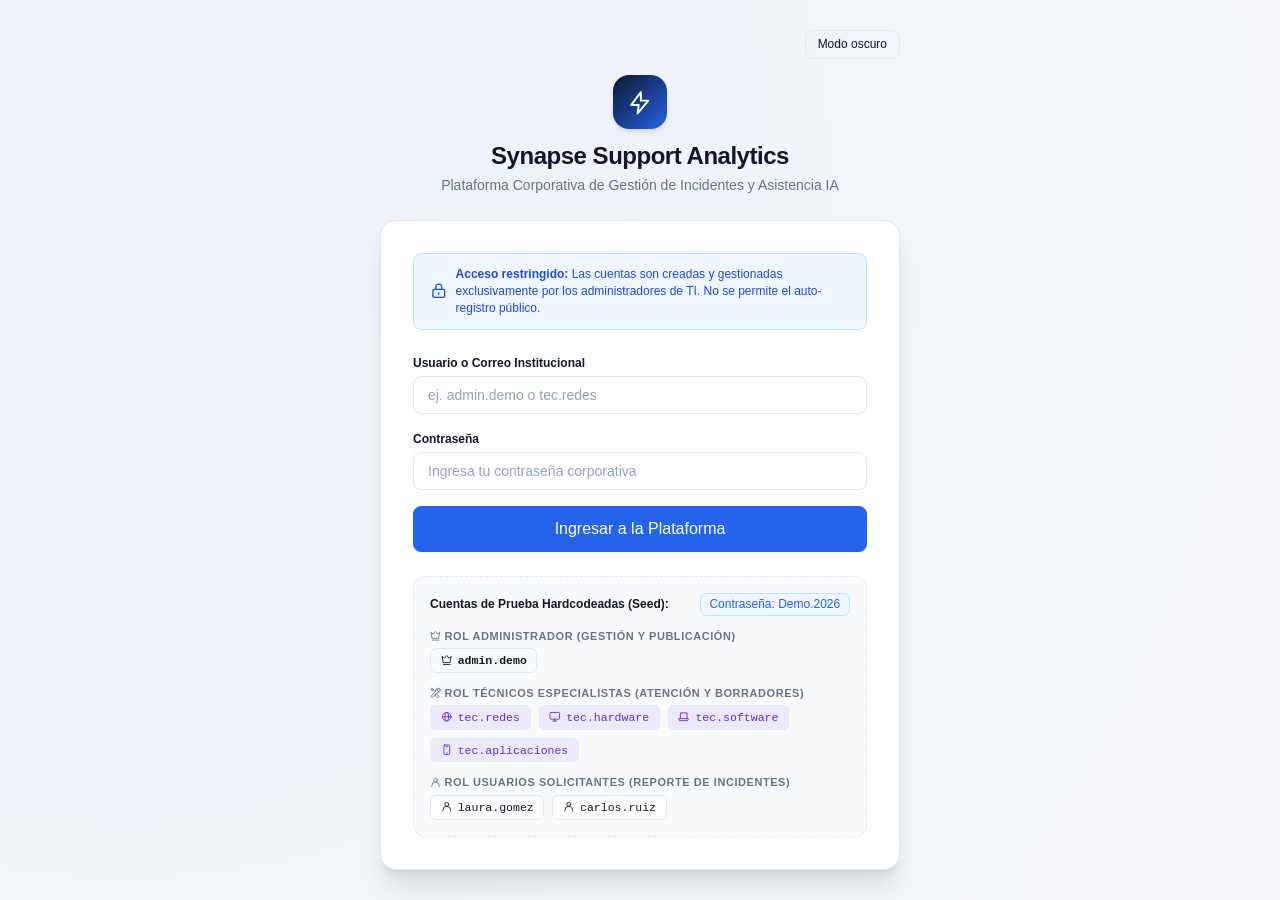
==== commit cb54d8b8: "feat(frontend): replace emoji icons with local SVG symbols" ====
--- a/frontend/index.html
+++ b/frontend/index.html
@@ -20,7 +20,7 @@
     </div>
     <!-- Encabezado de Marca -->
     <header class="auth-brand">
-      <div class="auth-logo-badge" aria-hidden="true">⚡</div>
+      <div class="auth-logo-badge" aria-hidden="true"><svg class="icon" aria-hidden="true" focusable="false"><use href="assets/icons.svg#bolt"></use></svg></div>
       <h1>Synapse Support Analytics</h1>
       <p>Plataforma Corporativa de Gestión de Incidentes y Asistencia IA</p>
     </header>
@@ -30,7 +30,7 @@
       
       <!-- Aviso Institucional de Autenticación -->
       <div class="corporate-notice">
-        <span class="corporate-notice-icon">🔒</span>
+        <span class="corporate-notice-icon"><svg class="icon" aria-hidden="true" focusable="false"><use href="assets/icons.svg#lock"></use></svg></span>
         <div>
           <strong>Acceso restringido:</strong> Las cuentas son creadas y gestionadas exclusivamente por los administradores de TI. No se permite el auto-registro público.
         </div>
@@ -76,42 +76,42 @@
 
         <!-- Grupo Administración -->
         <div class="demo-group">
-          <div class="demo-group-label">👑 Rol Administrador (Gestión y Publicación)</div>
+          <div class="demo-group-label"><svg class="icon" aria-hidden="true" focusable="false"><use href="assets/icons.svg#crown"></use></svg> Rol Administrador (Gestión y Publicación)</div>
           <div class="demo-pills">
             <button type="button" class="demo-pill pill-admin" data-user="admin.demo" data-pass="Demo.2026" title="Administrador de Sistema">
-              <span>👑</span> admin.demo
+              <span><svg class="icon" aria-hidden="true" focusable="false"><use href="assets/icons.svg#crown"></use></svg></span> admin.demo
             </button>
           </div>
         </div>
 
         <!-- Grupo Técnicos -->
         <div class="demo-group">
-          <div class="demo-group-label">🛠️ Rol Técnicos Especialistas (Atención y Borradores)</div>
+          <div class="demo-group-label"><svg class="icon" aria-hidden="true" focusable="false"><use href="assets/icons.svg#tools"></use></svg> Rol Técnicos Especialistas (Atención y Borradores)</div>
           <div class="demo-pills">
             <button type="button" class="demo-pill pill-tech" data-user="tec.redes" data-pass="Demo.2026" title="Camilo Herrera - Redes y Conectividad">
-              <span>🌐</span> tec.redes
+              <span><svg class="icon" aria-hidden="true" focusable="false"><use href="assets/icons.svg#network"></use></svg></span> tec.redes
             </button>
             <button type="button" class="demo-pill pill-tech" data-user="tec.hardware" data-pass="Demo.2026" title="Paola Díaz - Hardware y Periféricos">
-              <span>🖥️</span> tec.hardware
+              <span><svg class="icon" aria-hidden="true" focusable="false"><use href="assets/icons.svg#monitor"></use></svg></span> tec.hardware
             </button>
             <button type="button" class="demo-pill pill-tech" data-user="tec.software" data-pass="Demo.2026" title="Julián Ortiz - Sistema Operativo y Ofimática">
-              <span>💻</span> tec.software
+              <span><svg class="icon" aria-hidden="true" focusable="false"><use href="assets/icons.svg#laptop"></use></svg></span> tec.software
             </button>
             <button type="button" class="demo-pill pill-tech" data-user="tec.aplicaciones" data-pass="Demo.2026" title="Natalia Suárez - Aplicaciones y Servicios">
-              <span>📱</span> tec.aplicaciones
+              <span><svg class="icon" aria-hidden="true" focusable="false"><use href="assets/icons.svg#phone"></use></svg></span> tec.aplicaciones
             </button>
           </div>
         </div>
 
         <!-- Grupo Usuarios Solicitantes -->
         <div class="demo-group">
-          <div class="demo-group-label">👤 Rol Usuarios Solicitantes (Reporte de Incidentes)</div>
+          <div class="demo-group-label"><svg class="icon" aria-hidden="true" focusable="false"><use href="assets/icons.svg#user"></use></svg> Rol Usuarios Solicitantes (Reporte de Incidentes)</div>
           <div class="demo-pills">
             <button type="button" class="demo-pill pill-user" data-user="laura.gomez" data-pass="Demo.2026" title="Laura Gómez - Contabilidad">
-              <span>👤</span> laura.gomez
+              <span><svg class="icon" aria-hidden="true" focusable="false"><use href="assets/icons.svg#user"></use></svg></span> laura.gomez
             </button>
             <button type="button" class="demo-pill pill-user" data-user="carlos.ruiz" data-pass="Demo.2026" title="Carlos Ruiz - Recursos Humanos">
-              <span>👤</span> carlos.ruiz
+              <span><svg class="icon" aria-hidden="true" focusable="false"><use href="assets/icons.svg#user"></use></svg></span> carlos.ruiz
             </button>
           </div>
         </div>
@@ -140,13 +140,13 @@
               <input type="password" id="cp-new" class="form-control" required autocomplete="new-password">
               <ul class="password-policy-list" id="cp-password-policy">
                 <li class="password-policy-item" id="cp-pol-length">
-                  <span class="policy-icon"></span> Mínimo 6 caracteres (máx. 72 bytes)
+                  <span class="policy-icon"><svg class="icon policy-pending" aria-hidden="true" focusable="false"><use href="assets/icons.svg#circle"></use></svg><svg class="icon policy-valid" aria-hidden="true" focusable="false"><use href="assets/icons.svg#check"></use></svg></span> Mínimo 6 caracteres (máx. 72 bytes)
                 </li>
                 <li class="password-policy-item" id="cp-pol-upper">
-                  <span class="policy-icon"></span> Al menos una letra mayúscula (A-Z)
+                  <span class="policy-icon"><svg class="icon policy-pending" aria-hidden="true" focusable="false"><use href="assets/icons.svg#circle"></use></svg><svg class="icon policy-valid" aria-hidden="true" focusable="false"><use href="assets/icons.svg#check"></use></svg></span> Al menos una letra mayúscula (A-Z)
                 </li>
                 <li class="password-policy-item" id="cp-pol-special">
-                  <span class="policy-icon"></span> Al menos un carácter especial (!, @, #, $, etc.)
+                  <span class="policy-icon"><svg class="icon policy-pending" aria-hidden="true" focusable="false"><use href="assets/icons.svg#circle"></use></svg><svg class="icon policy-valid" aria-hidden="true" focusable="false"><use href="assets/icons.svg#check"></use></svg></span> Al menos un carácter especial (!, @, #, $, etc.)
                 </li>
               </ul>
             </div>
--- a/frontend/css/base.css
+++ b/frontend/css/base.css
@@ -63,6 +63,19 @@
 }
 
 /* Enfoque accesible */
+.icon {
+  display: inline-block;
+  width: 1em;
+  height: 1em;
+  flex-shrink: 0;
+  vertical-align: -0.15em;
+  fill: none;
+  stroke: currentColor;
+  stroke-width: 1.8;
+  stroke-linecap: round;
+  stroke-linejoin: round;
+}
+
 :focus-visible {
   outline: 2px solid var(--border-focus);
   outline-offset: 2px;
--- a/frontend/css/components.css
+++ b/frontend/css/components.css
@@ -201,16 +201,9 @@
 .password-policy-item.valid {
   color: var(--color-success);
 }
-.password-policy-item.valid .policy-icon::before {
-  content: "✓";
-  color: var(--color-success);
-  font-weight: bold;
-}
-.password-policy-item:not(.valid) .policy-icon::before {
-  content: "•";
-  color: var(--text-subtle);
-  font-weight: bold;
-}
+.policy-icon { display: inline-flex; }
+.password-policy-item.valid .policy-pending,
+.password-policy-item:not(.valid) .policy-valid { display: none; }
 
 /* ==========================================================================
    Badges / Etiquetas de Estado y Prioridad
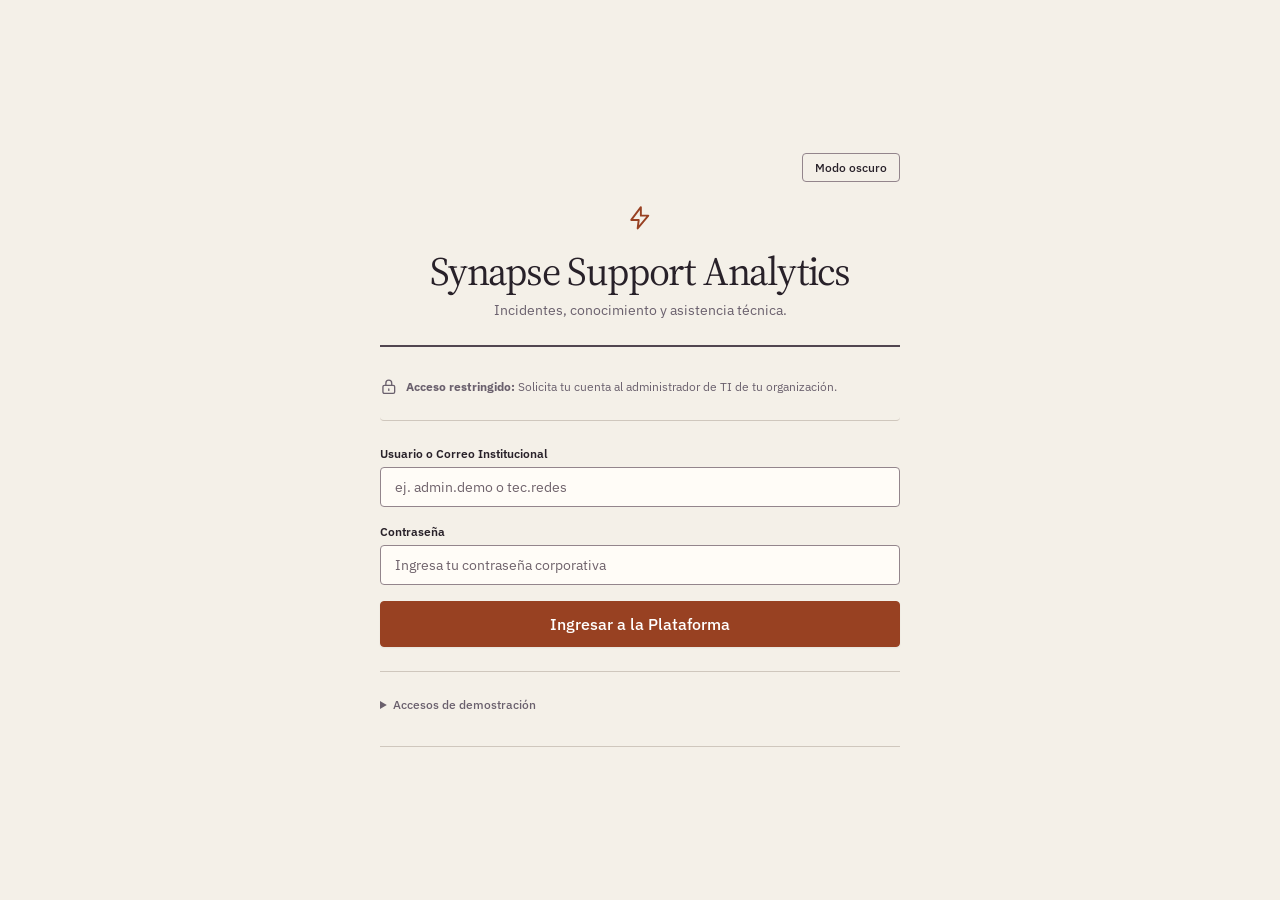
==== commit 52a5addc: "feat(frontend): adopt editorial design with accessible dark mode" ====
--- a/frontend/index.html
+++ b/frontend/index.html
@@ -3,6 +3,8 @@
 <head>
   <meta charset="UTF-8">
   <meta name="viewport" content="width=device-width, initial-scale=1.0">
+  <meta name="theme-color" content="#f4f0e8">
+  <link rel="preload" href="assets/fonts/ibm-plex-sans-latin.woff2" as="font" type="font/woff2" crossorigin>
   <script src="js/theme.js"></script>
   <title>Synapse Support Analytics — Acceso Corporativo</title>
   
@@ -22,7 +24,7 @@
     <header class="auth-brand">
       <div class="auth-logo-badge" aria-hidden="true"><svg class="icon" aria-hidden="true" focusable="false"><use href="assets/icons.svg#bolt"></use></svg></div>
       <h1>Synapse Support Analytics</h1>
-      <p>Plataforma Corporativa de Gestión de Incidentes y Asistencia IA</p>
+      <p>Incidentes, conocimiento y asistencia técnica.</p>
     </header>
 
     <!-- Tarjeta Principal de Inicio de Sesión -->
@@ -32,7 +34,7 @@
       <div class="corporate-notice">
         <span class="corporate-notice-icon"><svg class="icon" aria-hidden="true" focusable="false"><use href="assets/icons.svg#lock"></use></svg></span>
         <div>
-          <strong>Acceso restringido:</strong> Las cuentas son creadas y gestionadas exclusivamente por los administradores de TI. No se permite el auto-registro público.
+          <strong>Acceso restringido:</strong> Solicita tu cuenta al administrador de TI de tu organización.
         </div>
       </div>
 
@@ -68,9 +70,10 @@
       </form>
 
       <!-- Credenciales Hardcodeadas de Prueba para Evaluación -->
-      <div class="demo-credentials-box">
+      <details class="demo-credentials-box">
+        <summary>Accesos de demostración</summary>
         <div class="demo-credentials-header">
-          <span>Cuentas de Prueba Hardcodeadas (Seed):</span>
+          <span>Cuentas del entorno de demostración:</span>
           <span class="badge badge-priority-media">Contraseña: Demo.2026</span>
         </div>
 
@@ -115,7 +118,7 @@
             </button>
           </div>
         </div>
-      </div>
+      </details>
 
     </main>
 
--- a/frontend/css/variables.css
+++ b/frontend/css/variables.css
@@ -1,73 +1,70 @@
-/**
- * Synapse Support Analytics - Variables y Sistema de Diseño CSS
- */
+/* Identidad editorial: papel cálido, tinta ciruela y arcilla. */
 :root {
   color-scheme: light;
-  --text-link: #2563eb;
-  /* Paleta Primaria (Navy / Slate Ejecutivo) */
-  --color-primary: #0f172a;
-  --color-primary-hover: #1e293b;
-  --color-primary-light: #334155;
-  --color-primary-subtle: #f1f5f9;
-
-  /* Paleta de Acento (Indigo / Tech Blue) */
-  --color-accent: #2563eb;
-  --color-accent-hover: #1d4ed8;
-  --color-accent-light: #3b82f6;
-  --color-accent-subtle: #eff6ff;
-
-  /* Colores Semánticos */
-  --color-success: #059669;
-  --color-success-bg: #ecfdf5;
-  --color-success-border: #a7f3d0;
-  
-  --color-warning: #d97706;
-  --color-warning-bg: #fffbeb;
-  --color-warning-border: #fde68a;
-
-  --color-danger: #dc2626;
-  --color-danger-bg: #fef2f2;
-  --color-danger-border: #fecaca;
-
-  --color-info: #0284c7;
-  --color-info-bg: #f0f9ff;
-  --color-info-border: #bae6fd;
-
-  /* Estados de Incidentes (Tickets) */
-  --status-open-text: #1d4ed8;
-  --status-open-bg: #dbeafe;
-  --status-assigned-text: #6d28d9;
-  --status-assigned-bg: #ede9fe;
-  --status-in-progress-text: #b45309;
-  --status-in-progress-bg: #fef3c7;
-  --status-resolved-text: #047857;
-  --status-resolved-bg: #d1fae5;
-  --status-closed-text: #475569;
-  --status-closed-bg: #f1f5f9;
-
-  /* Prioridades */
-  --priority-baja: #059669;
-  --priority-media: #2563eb;
-  --priority-alta: #d97706;
-  --priority-critica: #dc2626;
-
-  /* Superficies y Neutros */
-  --bg-body: #f8fafc;
-  --bg-surface: #ffffff;
-  --bg-surface-alt: #f8fafc;
-  --bg-surface-elevated: #ffffff;
-
-  --text-main: #0f172a;
-  --text-muted: #64748b;
-  --text-subtle: #94a3b8;
+  --color-primary: #282129;
+  --color-primary-hover: #403545;
+  --color-primary-light: #57495c;
+  --color-primary-subtle: #e9e1d6;
+  --color-accent: #984122;
+  --color-accent-hover: #7e331b;
+  --color-accent-light: #ad5030;
+  --color-accent-subtle: #f0e2d9;
+  --text-link: #984122;
+  --text-on-accent: #ffffff;
+  --color-success: #35624c;
+  --color-success-hover: #284e3c;
+  --color-success-bg: #e4eee6;
+  --color-success-border: #b8cebe;
+  --color-warning: #855a13;
+  --color-warning-bg: #f4ead3;
+  --color-warning-border: #d9c18e;
+  --color-danger: #a23232;
+  --color-danger-hover: #862828;
+  --color-danger-bg: #f6e3df;
+  --color-danger-border: #dfb7b0;
+  --color-info: #445f88;
+  --color-info-bg: #e7ecf3;
+  --color-info-border: #bac9dd;
+  --status-open-text: #445f88;
+  --status-open-bg: #e7ecf3;
+  --status-assigned-text: #695077;
+  --status-assigned-bg: #ece5ef;
+  --status-in-progress-text: #855a13;
+  --status-in-progress-bg: #f4ead3;
+  --status-resolved-text: #35624c;
+  --status-resolved-bg: #e4eee6;
+  --status-closed-text: #625c65;
+  --status-closed-bg: #e9e5e5;
+  --priority-baja: #35624c;
+  --priority-media: #445f88;
+  --priority-alta: #855a13;
+  --priority-critica: #a23232;
+  --bg-body: #f4f0e8;
+  --bg-surface: #faf7f1;
+  --bg-surface-alt: #ede7dd;
+  --bg-surface-elevated: #fffcf7;
+  --bg-input: #fffcf7;
+  --text-main: #282129;
+  --text-muted: #6a606d;
+  --text-subtle: #6f626b;
   --text-inverse: #ffffff;
-
-  --border-color: #e2e8f0;
-  --border-color-subtle: #f1f5f9;
-  --border-focus: #3b82f6;
-
+  --border-color: #cfc7bd;
+  --border-color-subtle: #ded7ce;
+  --border-strong: #514650;
+  --border-focus: #984122;
+  --border-control: #93858c;
+  --focus-ring: #98412230;
+  --chart-surface: #f4f0e8;
+  --chart-category-1: #984122;
+  --chart-category-2: #685373;
+  --chart-category-3: #637d76;
+  --chart-category-4: #b68c6c;
+  --chart-category-5: #857b9d;
+  --chart-category-6: #b7a99b;
+  --chart-category-7: #727b88;
+  --font-family-display: "Source Serif 4", Georgia, serif;
   /* Tipografía */
-  --font-family-base: -apple-system, BlinkMacSystemFont, "Segoe UI", Roboto, "Helvetica Neue", Arial, sans-serif;
+  --font-family-base: "IBM Plex Sans", "Segoe UI", sans-serif;
   --font-family-mono: ui-monospace, SFMono-Regular, Menlo, Monaco, Consolas, "Liberation Mono", "Courier New", monospace;
   --font-size-xs: 0.75rem;     /* 12px */
   --font-size-sm: 0.875rem;    /* 14px */
@@ -94,18 +91,18 @@
   --spacing-12: 3rem;
 
   /* Radios de Borde */
-  --radius-sm: 0.375rem;
-  --radius-md: 0.5rem;
-  --radius-lg: 0.75rem;
-  --radius-xl: 1rem;
+  --radius-sm: 0.1875rem;
+  --radius-md: 0.25rem;
+  --radius-lg: 0.375rem;
+  --radius-xl: 0.5rem;
   --radius-full: 9999px;
 
   /* Sombras y Elevaciones */
   --shadow-xs: 0 1px 2px 0 rgb(0 0 0 / 0.05);
-  --shadow-sm: 0 1px 3px 0 rgb(0 0 0 / 0.1), 0 1px 2px -1px rgb(0 0 0 / 0.1);
+  --shadow-sm: 0 1px 3px rgb(40 33 41 / 0.04);
   --shadow-md: 0 4px 6px -1px rgb(0 0 0 / 0.1), 0 2px 4px -2px rgb(0 0 0 / 0.1);
   --shadow-lg: 0 10px 15px -3px rgb(0 0 0 / 0.1), 0 4px 6px -4px rgb(0 0 0 / 0.1);
-  --shadow-xl: 0 20px 25px -5px rgb(0 0 0 / 0.1), 0 8px 10px -6px rgb(0 0 0 / 0.1);
+  --shadow-xl: 0 24px 72px rgb(15 11 17 / 0.24);
 
   /* Transiciones */
   --transition-fast: 0.15s cubic-bezier(0.4, 0, 0.2, 1);
@@ -120,41 +117,68 @@
   --z-toast: 1080;
 }
 
+
+/* Oscuro editorial: mismas jerarquías, sin superficies blancas ni negro puro. */
 :root[data-theme="dark"] {
   color-scheme: dark;
-  --bg-body: #0b1120;
-  --bg-surface: #172033;
-  --bg-surface-alt: #1e293b;
-  --bg-surface-elevated: #243249;
-  --text-main: #f1f5f9;
-  --text-muted: #b4c1d3;
-  --text-subtle: #9aaac0;
-  --text-link: #93c5fd;
-  --border-color: #40516b;
-  --border-color-subtle: #2d3d55;
-  --border-focus: #60a5fa;
-  --color-primary-subtle: #1e293b;
-  --color-accent-subtle: #172e50;
-  --color-success-bg: #103c30;
-  --color-success-border: #286950;
-  --color-warning-bg: #423014;
-  --color-warning-border: #806026;
-  --color-danger-bg: #441f2b;
-  --color-danger-border: #864054;
-  --color-info-bg: #15364a;
-  --color-info-border: #2c647d;
-  --status-open-text: #93c5fd;
-  --status-open-bg: #172e50;
-  --status-assigned-text: #d4bfff;
-  --status-assigned-bg: #352854;
-  --status-in-progress-text: #fcd978;
-  --status-in-progress-bg: #423014;
-  --status-resolved-text: #7ee2b8;
-  --status-resolved-bg: #103c30;
-  --status-closed-text: #cbd5e1;
-  --status-closed-bg: #29364a;
-  --priority-baja: #7ee2b8;
-  --priority-media: #93c5fd;
-  --priority-alta: #fcd978;
-  --priority-critica: #fda4af;
+  --color-primary: #362d39;
+  --color-primary-hover: #493c4b;
+  --color-primary-light: #6b5868;
+  --color-primary-subtle: #302830;
+  --color-accent: #e6a07d;
+  --color-accent-hover: #f1b392;
+  --color-accent-light: #edaf8f;
+  --color-accent-subtle: #382a27;
+  --text-link: #e6a07d;
+  --text-on-accent: #211919;
+  --bg-body: #1a171c;
+  --bg-surface: #211d23;
+  --bg-surface-alt: #2a242b;
+  --bg-surface-elevated: #2c252e;
+  --bg-input: #241f26;
+  --text-main: #eee5dc;
+  --text-muted: #beb0bd;
+  --text-subtle: #b3a5af;
+  --border-color: #534650;
+  --border-color-subtle: #3d343e;
+  --border-strong: #aa929f;
+  --border-focus: #e6a07d;
+  --border-control: #93818e;
+  --focus-ring: #e6a07d40;
+  --color-success: #a3c9ae;
+  --color-success-hover: #b5d8be;
+  --color-success-bg: #24332b;
+  --color-success-border: #526e5b;
+  --color-warning: #e2c180;
+  --color-warning-bg: #382e20;
+  --color-warning-border: #806947;
+  --color-danger: #eda49d;
+  --color-danger-hover: #f4b7b0;
+  --color-danger-bg: #3d262b;
+  --color-danger-border: #895963;
+  --color-info: #b0c5e1;
+  --color-info-bg: #26303e;
+  --color-info-border: #596b83;
+  --status-open-text: #b0c5e1;
+  --status-open-bg: #26303e;
+  --status-assigned-text: #cbb1dd;
+  --status-assigned-bg: #34293d;
+  --status-in-progress-text: #e2c180;
+  --status-in-progress-bg: #382e20;
+  --status-resolved-text: #a3c9ae;
+  --status-resolved-bg: #24332b;
+  --status-closed-text: #c1b6c0;
+  --status-closed-bg: #302b33;
+  --priority-baja: #a3c9ae;
+  --priority-media: #b0c5e1;
+  --priority-alta: #e2c180;
+  --priority-critica: #eda49d;
+  --chart-surface: #1a171c;
+  --chart-category-1: #e6a07d;
+  --chart-category-2: #bda4cc;
+  --chart-category-3: #97b9aa;
+  --chart-category-4: #d1b88e;
+  --chart-category-5: #94abc8;
+  --chart-category-6: #b6a59a;
+  --chart-category-7: #b8bcc4;
 }
--- a/frontend/css/base.css
+++ b/frontend/css/base.css
@@ -1,3 +1,22 @@
+@font-face {
+  font-family: 'IBM Plex Sans';
+  font-style: normal;
+  font-weight: 400 700;
+  font-stretch: 100%;
+  font-display: swap;
+  src: url("../assets/fonts/ibm-plex-sans-latin.woff2") format('woff2');
+  unicode-range: U+0000-00FF, U+0131, U+0152-0153, U+02BB-02BC, U+02C6, U+02DA, U+02DC, U+0304, U+0308, U+0329, U+2000-206F, U+20AC, U+2122, U+2191, U+2193, U+2212, U+2215, U+FEFF, U+FFFD;
+}
+
+@font-face {
+  font-family: 'Source Serif 4';
+  font-style: normal;
+  font-weight: 400 700;
+  font-display: swap;
+  src: url("../assets/fonts/source-serif-4-latin.woff2") format('woff2');
+  unicode-range: U+0000-00FF, U+0131, U+0152-0153, U+02BB-02BC, U+02C6, U+02DA, U+02DC, U+0304, U+0308, U+0329, U+2000-206F, U+20AC, U+2122, U+2191, U+2193, U+2212, U+2215, U+FEFF, U+FFFD;
+}
+
 /**
  * Synapse Support Analytics - Reset y Estilos Base
  */
@@ -80,3 +99,19 @@
   outline: 2px solid var(--border-focus);
   outline-offset: 2px;
 }
+
+button, a, summary, input, select, textarea { touch-action: manipulation; }
+button { -webkit-tap-highlight-color: transparent; }
+input, select, textarea { accent-color: var(--color-accent); }
+h1, h2 { text-wrap: balance; }
+.skip-link { position: fixed; top: -100px; left: 16px; z-index: 1100; padding: 12px 20px; background: var(--bg-surface-elevated); border: 1px solid var(--border-focus); }
+.skip-link:focus { top: 12px; }
+.sr-only { position: absolute; width: 1px; height: 1px; padding: 0; margin: -1px; overflow: hidden; clip-path: inset(50%); white-space: nowrap; border: 0; }
+[hidden] { display: none !important; }
+@media (prefers-reduced-motion: reduce) {
+  *, *::before, *::after { animation: none !important; transition: none !important; scroll-behavior: auto !important; }
+}
+@media (pointer: coarse) {
+  .btn, .nav-item, .modal-close, .star-btn, .btn-logout, .source-evidence-toggle, .demo-pill { min-height: 44px; }
+  .modal-close, .star-btn, .btn-logout { min-width: 44px; }
+}
--- a/frontend/css/components.css
+++ b/frontend/css/components.css
@@ -17,7 +17,7 @@
   border-radius: var(--radius-md);
   border: 1px solid transparent;
   cursor: pointer;
-  transition: all var(--transition-fast);
+  transition: background-color var(--transition-fast), border-color var(--transition-fast), color var(--transition-fast);
   text-decoration: none;
   user-select: none;
   white-space: nowrap;
@@ -31,31 +31,31 @@
 
 .btn-primary {
   background-color: var(--color-accent);
-  color: #ffffff;
+  color: var(--text-on-accent);
   border-color: var(--color-accent);
   box-shadow: var(--shadow-xs);
 }
 .btn-primary:hover {
   background-color: var(--color-accent-hover);
   border-color: var(--color-accent-hover);
-  color: #ffffff;
+  color: var(--text-on-accent);
   text-decoration: none;
 }
 
 .btn-secondary {
   background-color: var(--color-primary);
-  color: #ffffff;
+  color: var(--text-inverse);
 }
 .btn-secondary:hover {
   background-color: var(--color-primary-hover);
-  color: #ffffff;
+  color: var(--text-inverse);
   text-decoration: none;
 }
 
 .btn-outline {
   background-color: transparent;
   color: var(--text-main);
-  border-color: var(--border-color);
+  border-color: var(--border-control);
 }
 .btn-outline:hover {
   background-color: var(--bg-surface-alt);
@@ -70,21 +70,21 @@
 
 .btn-danger {
   background-color: var(--color-danger);
-  color: #ffffff;
+  color: var(--text-on-accent);
 }
 .btn-danger:hover {
-  background-color: #b91c1c;
-  color: #ffffff;
+  background-color: var(--color-danger-hover);
+  color: var(--text-on-accent);
   text-decoration: none;
 }
 
 .btn-success {
   background-color: var(--color-success);
-  color: #ffffff;
+  color: var(--text-on-accent);
 }
 .btn-success:hover {
-  background-color: #047857;
-  color: #ffffff;
+  background-color: var(--color-success-hover);
+  color: var(--text-on-accent);
   text-decoration: none;
 }
 
@@ -141,8 +141,8 @@
   padding: 0.625rem 0.875rem;
   font-size: var(--font-size-sm);
   color: var(--text-main);
-  background-color: var(--bg-surface);
-  border: 1px solid var(--border-color);
+  background-color: var(--bg-input);
+  border: 1px solid var(--border-control);
   border-radius: var(--radius-md);
   transition: border-color var(--transition-fast), box-shadow var(--transition-fast);
 }
@@ -150,7 +150,7 @@
 .form-control:focus, .form-select:focus, textarea.form-control:focus {
   outline: none;
   border-color: var(--border-focus);
-  box-shadow: 0 0 0 3px rgba(59, 130, 246, 0.15);
+  box-shadow: 0 0 0 3px var(--focus-ring);
 }
 
 .form-control::placeholder {
@@ -273,9 +273,6 @@
   transition: box-shadow var(--transition-fast);
 }
 
-.card:hover {
-  box-shadow: var(--shadow-md);
-}
 
 .card-header {
   padding: var(--spacing-4) var(--spacing-6);
@@ -302,8 +299,7 @@
 .modal-overlay {
   position: fixed;
   inset: 0;
-  background-color: rgba(15, 23, 42, 0.6);
-  backdrop-filter: blur(4px);
+  background-color: rgb(15 11 17 / 0.7);
   z-index: var(--z-modal-backdrop);
   display: flex;
   align-items: center;
@@ -326,6 +322,8 @@
   width: 100%;
   max-width: 500px;
   max-height: 90vh;
+  max-height: 90dvh;
+  overscroll-behavior: contain;
   overflow-y: auto;
   border: 1px solid var(--border-color);
   transform: translateY(12px) scale(0.98);
@@ -407,7 +405,7 @@
   align-items: flex-start;
   gap: var(--spacing-3);
   animation: slideInRight 0.3s cubic-bezier(0.16, 1, 0.3, 1);
-  transition: all var(--transition-fast);
+  transition: background-color var(--transition-fast), border-color var(--transition-fast), color var(--transition-fast);
 }
 
 .toast-icon {
@@ -547,3 +545,23 @@
     grid-template-columns: 1fr;
   }
 }
+
+.card-header, .modal-header { gap: var(--spacing-3); }
+.card-header { flex-wrap: wrap; }
+.card-title { font-size: var(--font-size-base); }
+.modal-title { min-width: 0; font-family: var(--font-family-display); font-size: 1.5rem; font-weight: 500; overflow-wrap: anywhere; }
+.modal-header > div, .card-body { min-width: 0; }
+.modal-header { align-items: flex-start; }
+.modal-close { display: grid; place-items: center; flex-shrink: 0; padding: 8px; }
+.modal-footer { flex-wrap: wrap; }
+.form-columns { display: grid; grid-template-columns: repeat(2, minmax(0, 1fr)); gap: var(--spacing-4); }
+.toast-message, .card-body, .modal-body { overflow-wrap: anywhere; }
+@media (max-width: 580px) {
+  .form-columns { grid-template-columns: minmax(0, 1fr); gap: 0; }
+  .modal-overlay { padding: 8px; }
+  .modal-container { max-height: calc(100dvh - 16px); }
+  .modal-body, .card-body { padding: var(--spacing-4); }
+  .modal-header, .modal-footer, .card-header { padding: var(--spacing-4); }
+  .toast-container { top: 16px; right: 16px; }
+  .form-control, .form-select { font-size: 16px; }
+}
--- a/frontend/css/modules/auth.css
+++ b/frontend/css/modules/auth.css
@@ -7,7 +7,7 @@
   align-items: center;
   justify-content: center;
   padding: var(--spacing-6);
-  background: radial-gradient(circle at 10% 20%, rgba(37, 99, 235, 0.05) 0%, rgba(15, 23, 42, 0.02) 90%), var(--bg-body);
+  background: var(--bg-body);
 }
 
 .auth-container {
@@ -32,13 +32,13 @@
   justify-content: center;
   width: 54px;
   height: 54px;
-  border-radius: var(--radius-xl);
-  background: linear-gradient(135deg, var(--color-primary) 0%, var(--color-accent) 100%);
-  color: #ffffff;
+  border-radius: 0;
+  background: transparent;
+  color: var(--color-accent);
   font-size: 1.6rem;
   font-weight: bold;
   margin-bottom: var(--spacing-3);
-  box-shadow: var(--shadow-md);
+  box-shadow: none;
 }
 
 .auth-brand h1 {
@@ -57,8 +57,8 @@
 .auth-card {
   background-color: var(--bg-surface);
   border: 1px solid var(--border-color);
-  border-radius: var(--radius-xl);
-  box-shadow: var(--shadow-xl);
+  border-radius: 0;
+  box-shadow: none;
   padding: var(--spacing-8);
 }
 
@@ -134,14 +134,13 @@
   display: inline-flex;
   align-items: center;
   gap: 0.35rem;
-  transition: all var(--transition-fast);
+  transition: color var(--transition-fast), border-color var(--transition-fast);
 }
 
 .demo-pill:hover {
   background-color: var(--color-accent-subtle);
   border-color: var(--color-accent-light);
   color: var(--color-accent);
-  transform: translateY(-1px);
 }
 
 .demo-pill.pill-admin {
@@ -157,3 +156,15 @@
 .demo-pill.pill-user {
   border-color: var(--border-color);
 }
+
+.auth-brand h1 { font-family: var(--font-family-display); font-size: 40px; font-weight: 400; letter-spacing: -1.2px; }
+.auth-card { background: transparent; border: 0; border-top: 2px solid var(--border-strong); border-bottom: 1px solid var(--border-color); padding: 28px 0; }
+.auth-logo-badge { width: 40px; height: 40px; margin-bottom: 8px; }
+.corporate-notice { background: transparent; border: 0; border-bottom: 1px solid var(--border-color); padding: 0 0 20px; color: var(--text-muted); }
+.demo-credentials-box { border: 0; border-top: 1px solid var(--border-color); border-radius: 0; padding: 20px 0 0; background: transparent; }
+.demo-credentials-box > summary { cursor: pointer; font-weight: 500; color: var(--text-muted); padding: 4px 0; }
+.demo-credentials-header { flex-wrap: wrap; gap: 8px; margin-top: 16px; }
+@media (max-width: 580px) {
+  .auth-page { padding: 24px 16px; align-items: flex-start; }
+  .auth-brand h1 { font-size: 34px; }
+}
